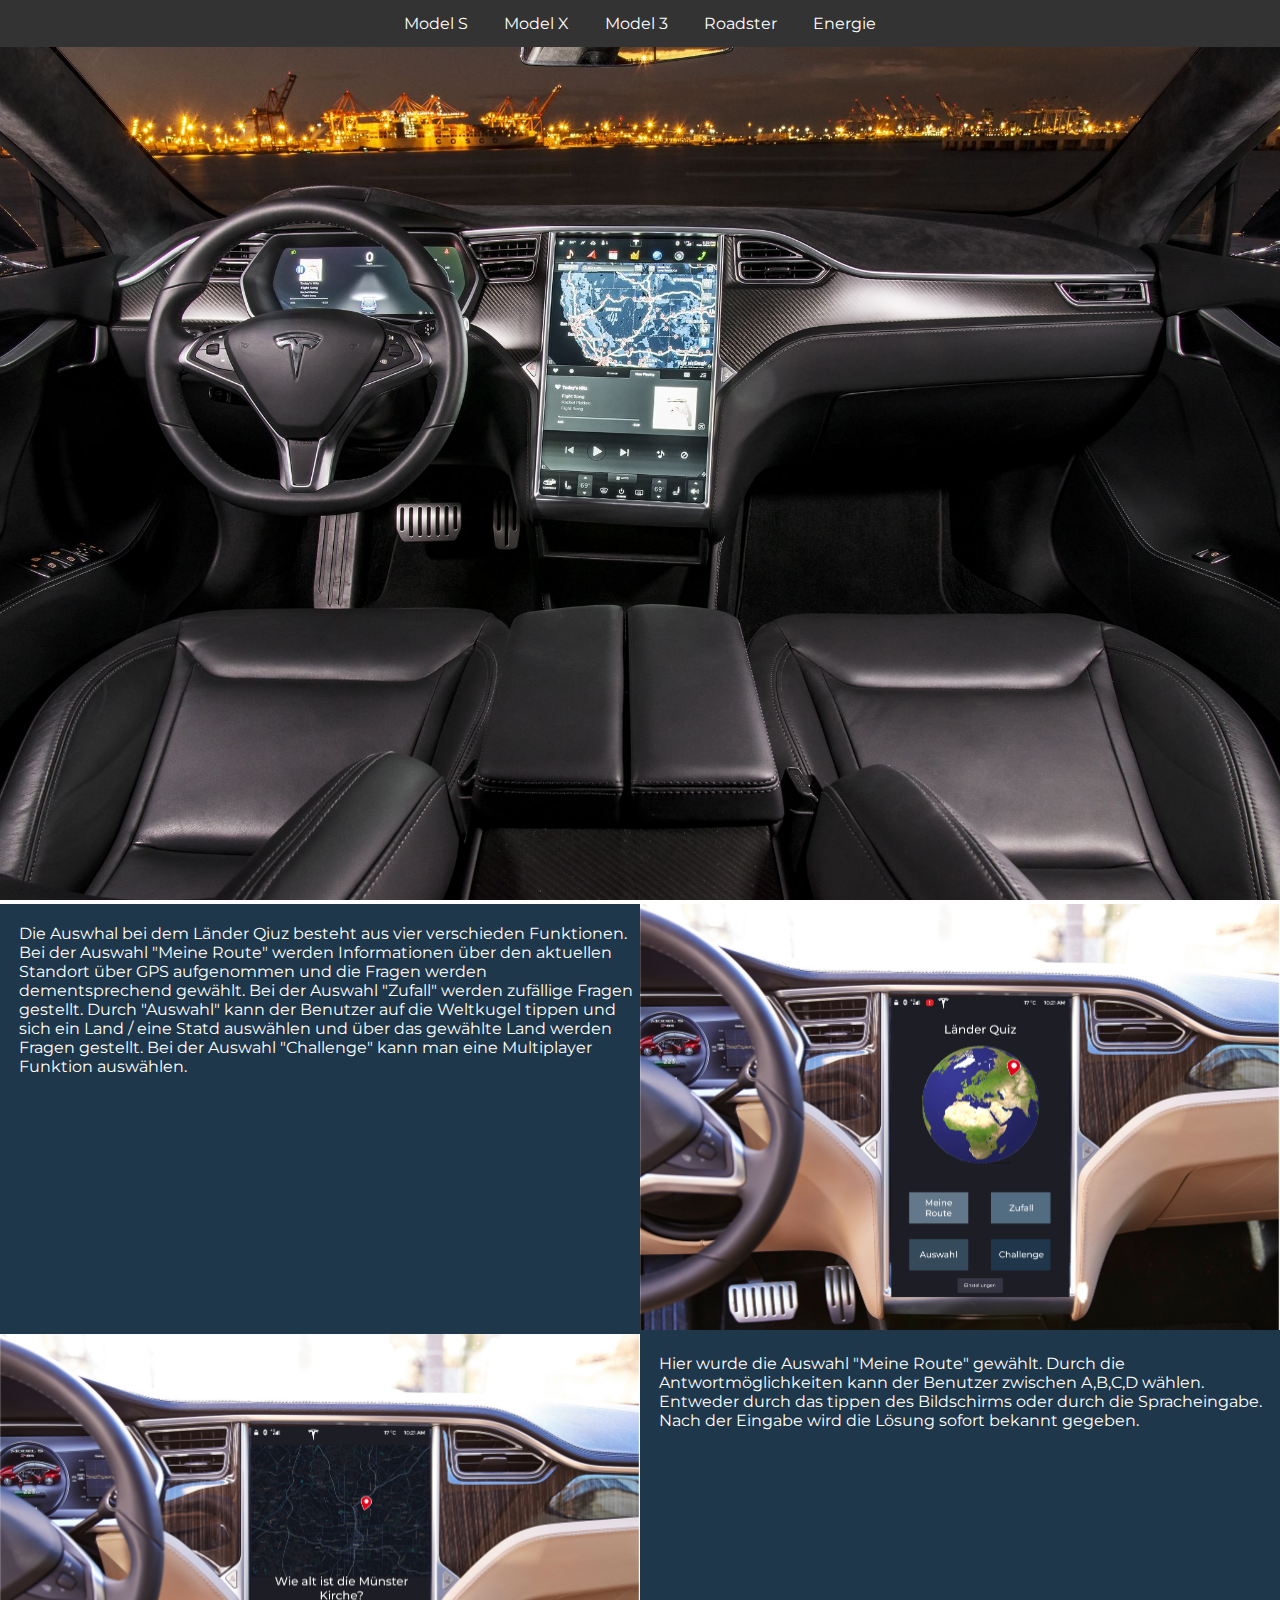
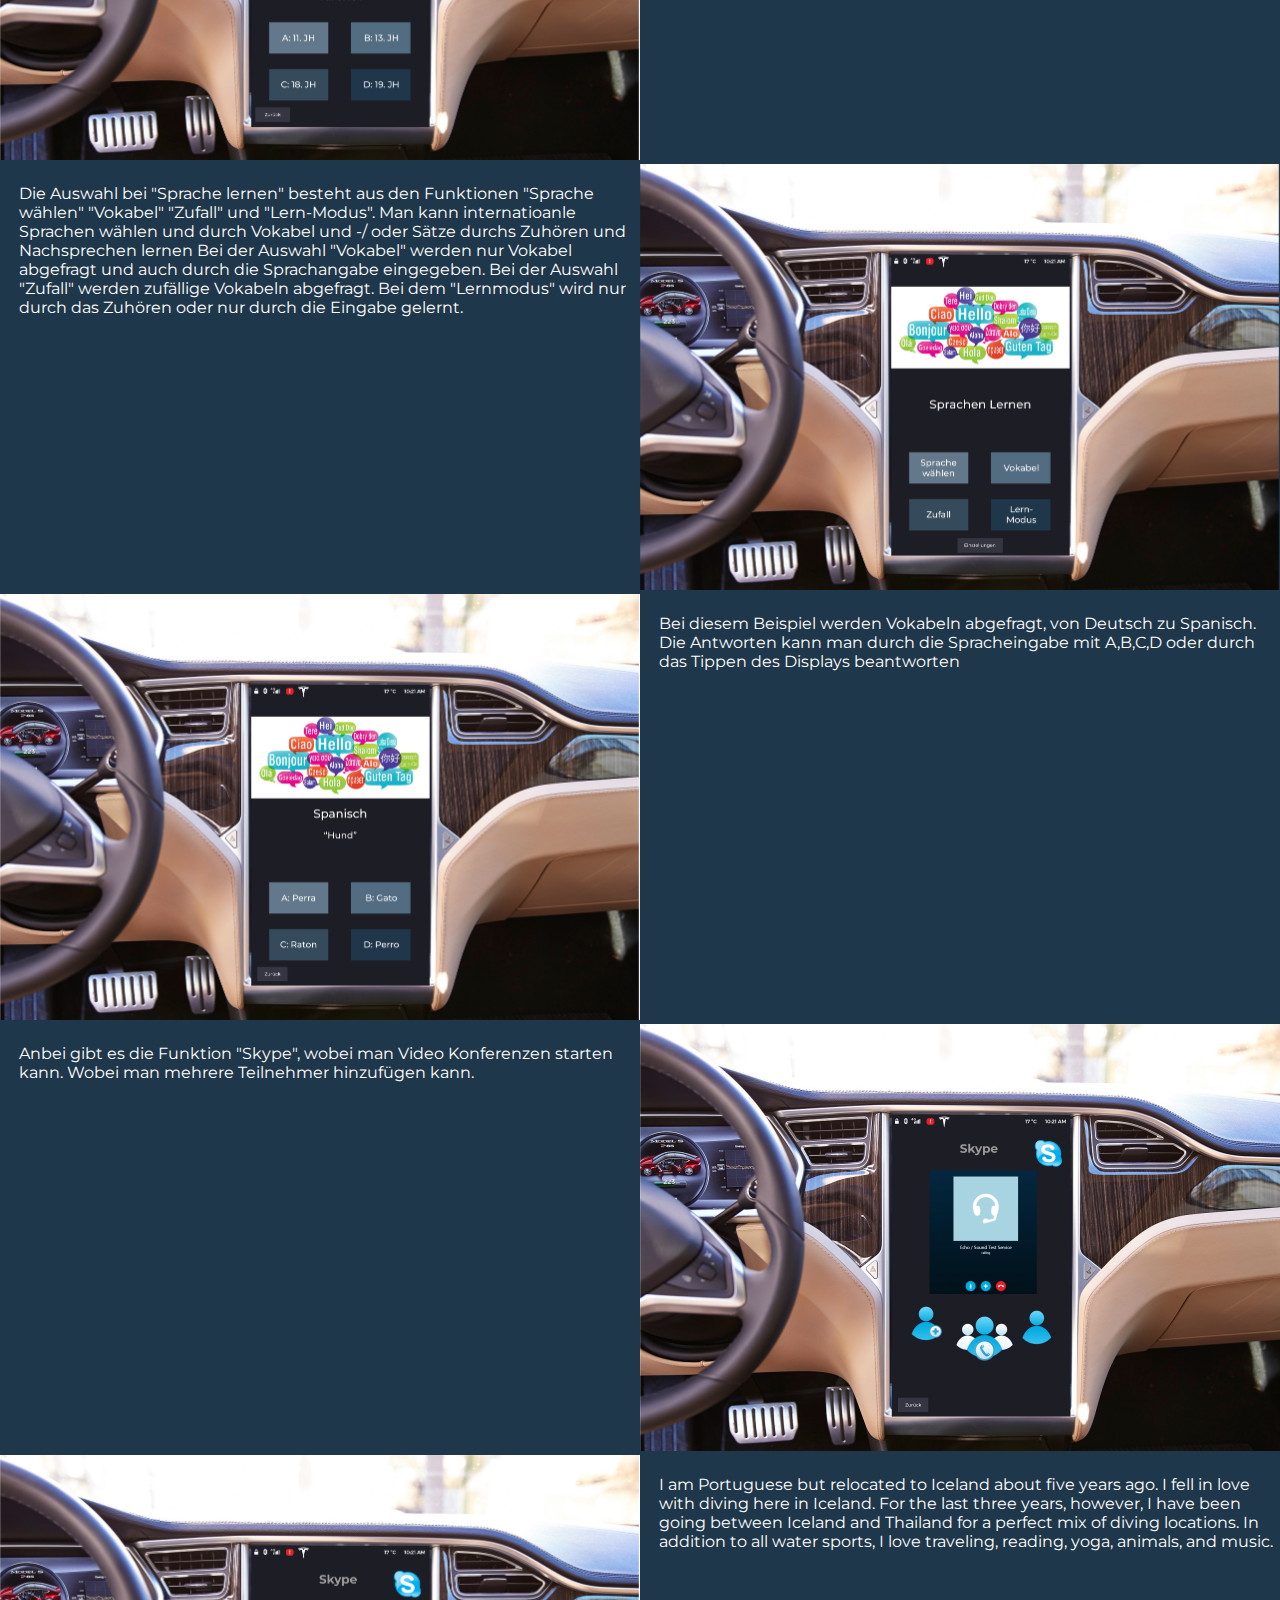
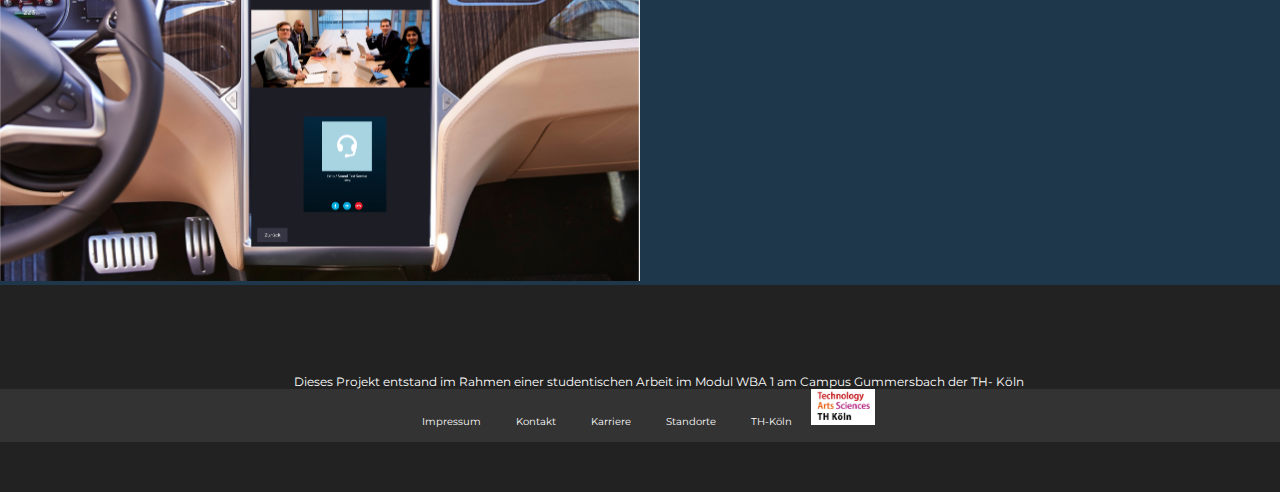
==== index.html @ 7e46fc60 "weitere Beschreibungen" ====
<!DOCTYPE html>
<html>
    <meta charset="utf-8">
    <title>WBA CHALLENGE TESLA</title>
    <link rel="stylesheet" type="text/css" href="style.css" />
    <link href="https://fonts.googleapis.com/css?family=Montserrat" rel="stylesheet">
  <body>
    <header>
        <nav>
            <ul>
                <li><a href="ModelS.html">Model S</a></li>
                <li><a href="ModelX.html">Model X</a></li>
                <li><a href="Model3.html">Model 3</a></li>
                <li><a href="Roadster.html">Roadster</a></li>
                <li><a class="active" href="Energie.html">Energie</a></li>
            </ul>
        </nav>
        <img id="mainpicture" src="images/tesla4.jpg" alt="M3 Interior" width="100%" height="100%">
      </header>

      <div class="row">
          <div class="column">
                  <img src="images/EarthAnimated.jpg" width="100%"/>
          </div>
          <div class="column">
              <p>Die Auswhal bei dem Länder Qiuz besteht aus vier verschieden Funktionen. Bei der Auswahl "Meine Route" werden Informationen über den aktuellen Standort über GPS aufgenommen und die Fragen werden dementsprechend gewählt.
              Bei der Auswahl "Zufall" werden zufällige Fragen gestellt. Durch "Auswahl" kann der Benutzer auf die Weltkugel tippen und sich ein Land / eine Statd auswählen und über das gewählte Land werden Fragen gestellt.
            Bei der Auswahl "Challenge" kann man eine Multiplayer Funktion auswählen.</p>
          </div>
        </div>

        <div class="row">
            <div class="column2">
                  <img src="images/QuizQuestion.jpg" width="100%"/>
            </div>
            <div class="column">
                <p>Hier wurde die Auswahl "Meine Route" gewählt. Durch die Antwortmöglichkeiten kann der Benutzer zwischen A,B,C,D wählen.
                Entweder durch das tippen des Bildschirms oder durch die Spracheingabe. Nach der Eingabe wird die Lösung sofort bekannt gegeben.
              </p>
            </div>
          </div>

          <div class="row">
              <div class="column">
                    <img src="images/LanguageLearningMenu.png" width="100%"/>
              </div>
              <div class="column">
                  <p>Die Auswahl bei "Sprache lernen" besteht aus den Funktionen "Sprache wählen" "Vokabel" "Zufall" und "Lern-Modus".
                  Man kann internatioanle Sprachen wählen und durch Vokabel und -/ oder Sätze durchs Zuhören und Nachsprechen lernen
                Bei der Auswahl "Vokabel" werden nur Vokabel abgefragt und auch durch die Sprachangabe eingegeben.
              Bei der Auswahl "Zufall" werden zufällige Vokabeln abgefragt.
            Bei dem "Lernmodus" wird nur durch das Zuhören oder nur durch die Eingabe gelernt. </p>
              </div>
            </div>

            <div class="row">
                <div class="column2">
                      <img src="images/LanguageLearning.jpg" width="100%"/>
                </div>
                <div class="column">
                    <p>Bei diesem Beispiel werden Vokabeln abgefragt, von Deutsch zu Spanisch. Die Antworten kann man durch die Spracheingabe mit A,B,C,D oder durch das Tippen des Displays beantworten</p>
                </div>
              </div>

              <div class="row">
                  <div class="column">
                        <img src="images/SkypeCalling.jpg" width="100%"/>
                  </div>
                  <div class="column">
                      <p>Anbei gibt es die Funktion "Skype", wobei man Video Konferenzen starten kann. Wobei man mehrere Teilnehmer hinzufügen kann. </p>
                  </div>
                </div>

                <div class="row">
                    <div class="column2">
                          <img src="images/SkypeConference.jpg" width="100%"/>
                    </div>
                    <div class="column">
                        <p>I am Portuguese but relocated to Iceland about five years ago. I fell in love with diving here in Iceland. For the last three years, however, I have been going between Iceland and Thailand for a perfect mix of diving locations. In
                            addition to all water sports, I love traveling, reading, yoga, animals, and music.</p>
                    </div>
                  </div>
    <footer>
      <div class="wrapper">
        <center> <p class="FooterSize">Dieses Projekt entstand im Rahmen einer studentischen Arbeit im Modul WBA 1 am Campus Gummersbach der TH- Köln</p></center>
      <nav>
        <ul class="FooterClass">
            <li> <a href="https://www.tesla.com/de_DE/impressum">Impressum</a></li>
            <li> <a href="https://www.tesla.com/de_DE/contact">Kontakt</a></li>
            <li> <a href="https://www.tesla.com/de_DE/careers">Karriere</a></li>
            <li> <a href="https://www.tesla.com/de_DE/findus/list">Standorte</a></li>
            <li> <a href="https://www.th-koeln.de/">TH-Köln </a></li>
            <img class="ThKoelnPic" src="images/Th-Köln.jpg" width="5%" height="5%">
        </ul>
    </nav>
</div>
</footer>
</body>
</html>
---- style.css ----
ul {
    list-style-type: none;
    text-align: center;
    margin: 0;
    padding: 0;
    overflow: hidden;
    background-color: #333;
}

.row{
    background-color: #1F374A;
}

.column {
    float: right;
    width: 50%;
}

.column2 {
    float: left;
    width: 50%;
}

/* Clear floats after the columns */
.row:after {
    content: "";
    display: table;
    clear: both;
}

p {
    font-family: 'Montserrat', Medium;
    color: white;
    margin-top: 3%;
    margin-left: 3%;
}

li {
    display: inline-block;
}

li a {
    font-family: 'Montserrat', Medium;
    display: inline-block;
    color: white;
    padding: 14px 16px;
    text-decoration: none;
}

a:hover{
    transition : all 0.5s ease-out;
    color      : rgb(161, 157, 157);
}

* {
    margin-left: 0;
    margin-right: 0;
    margin-top: 0;
    margin-bottom: 0;
}


footer {
    width:100%;
    background-color: #222;
    padding: 50px 0px;
    color: white;
    font-size: 12px;
    float: left;
}

.FooterSize{
    font-size: 12px;
}

.FooterClass a{
    font-size: 10px;
}

.ThKoelnPic{
    margin-top: 0%;
}
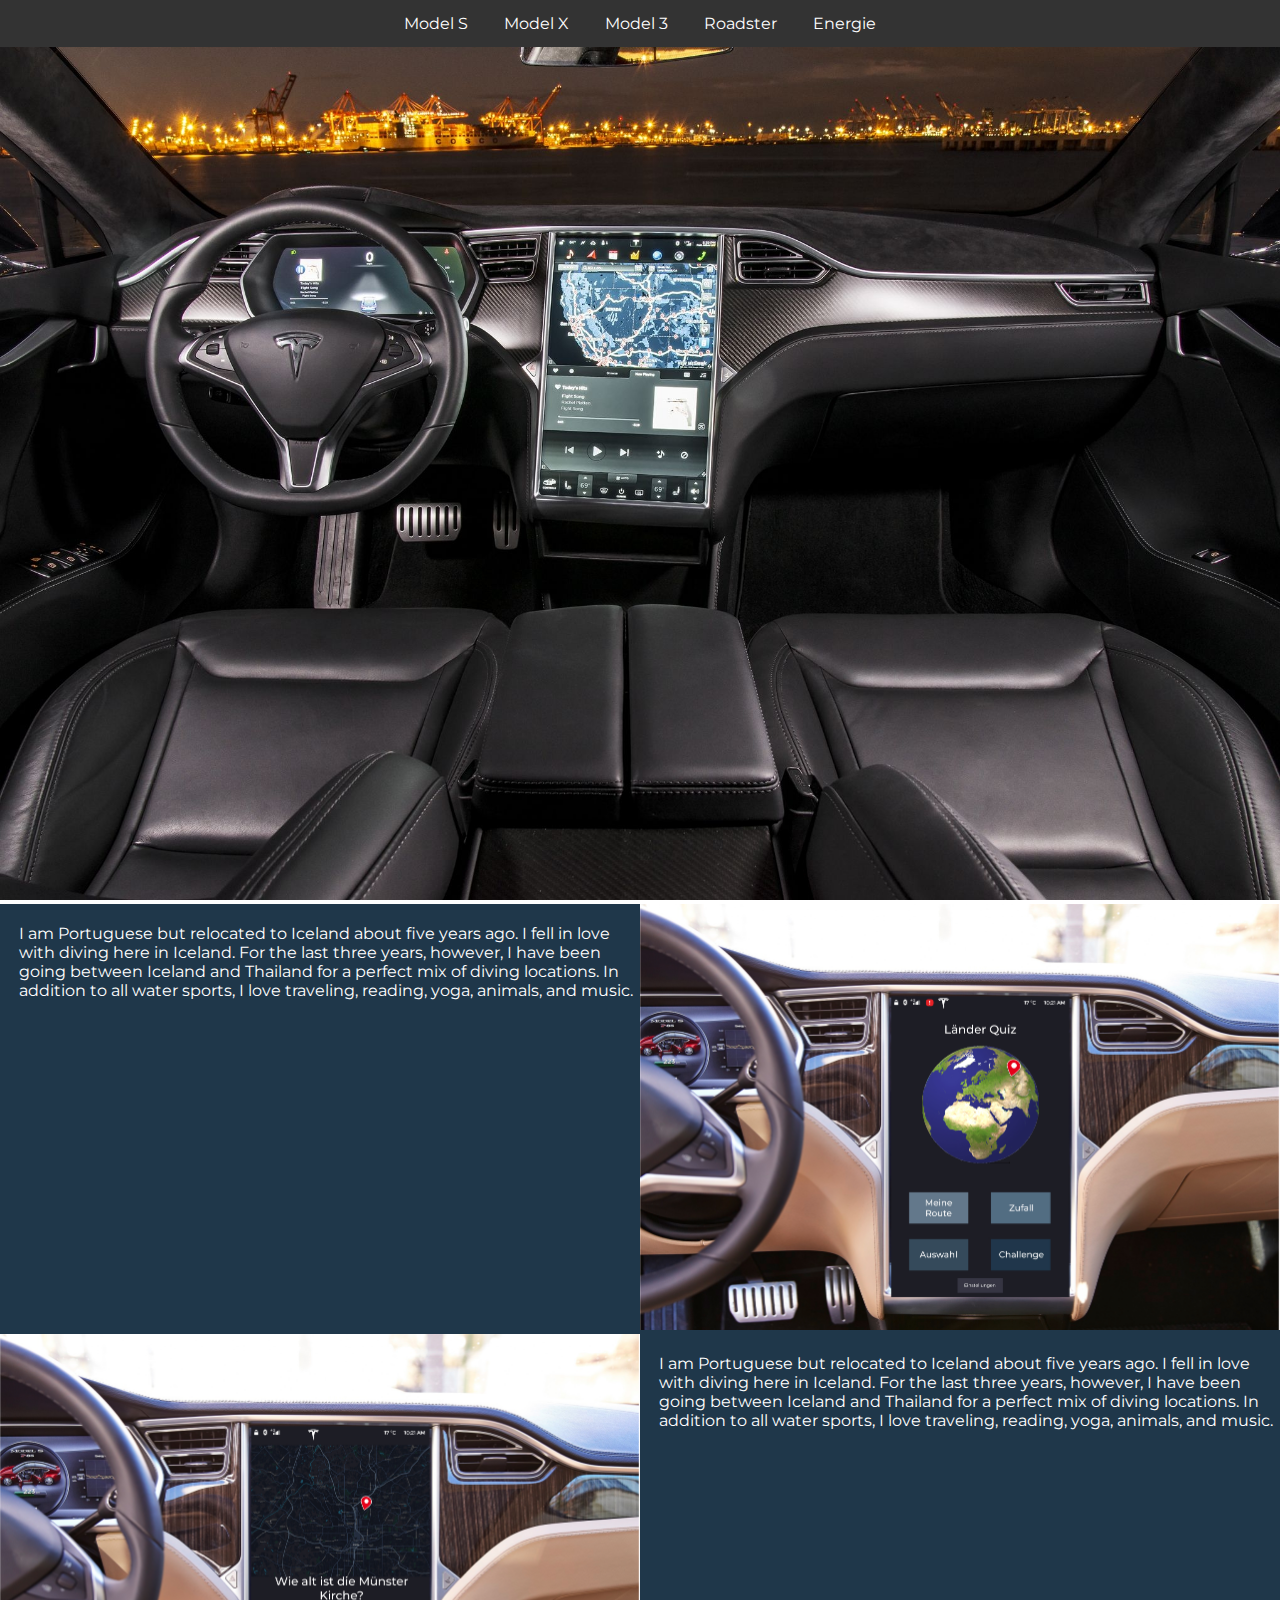
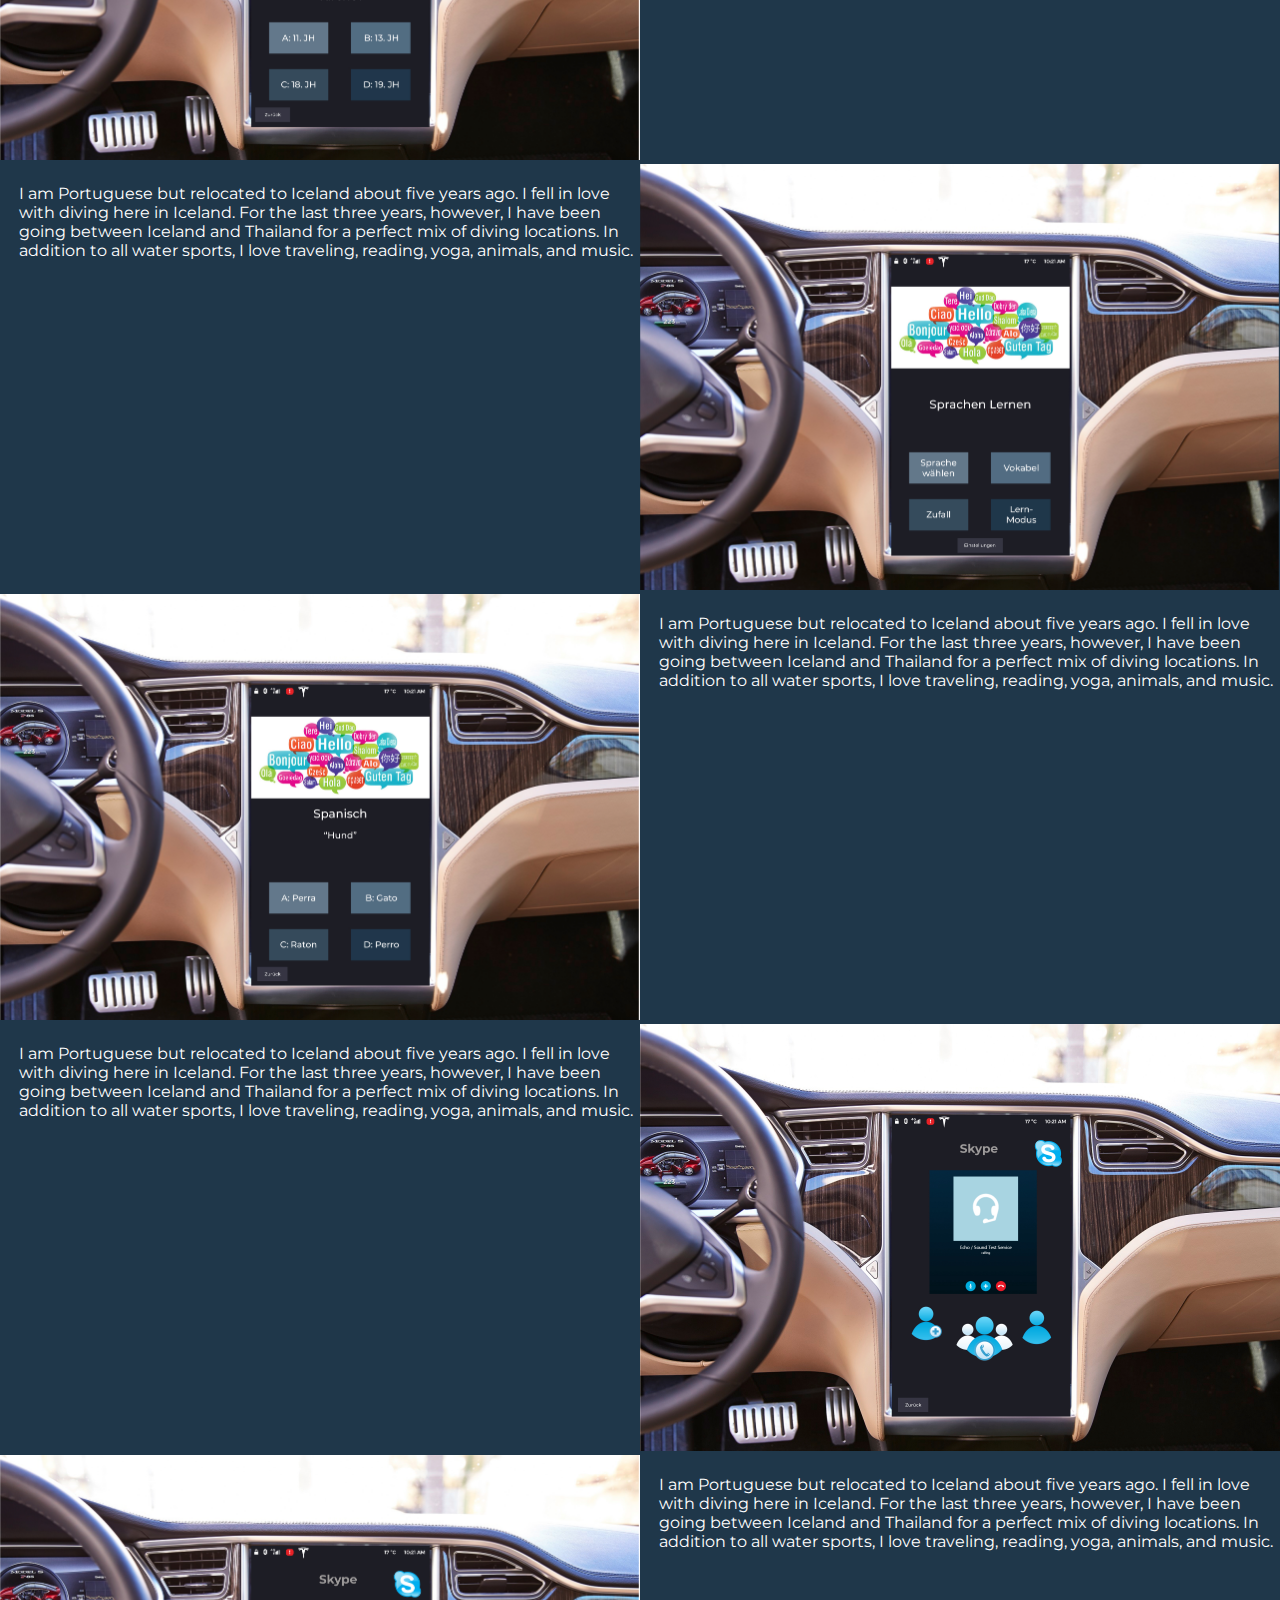
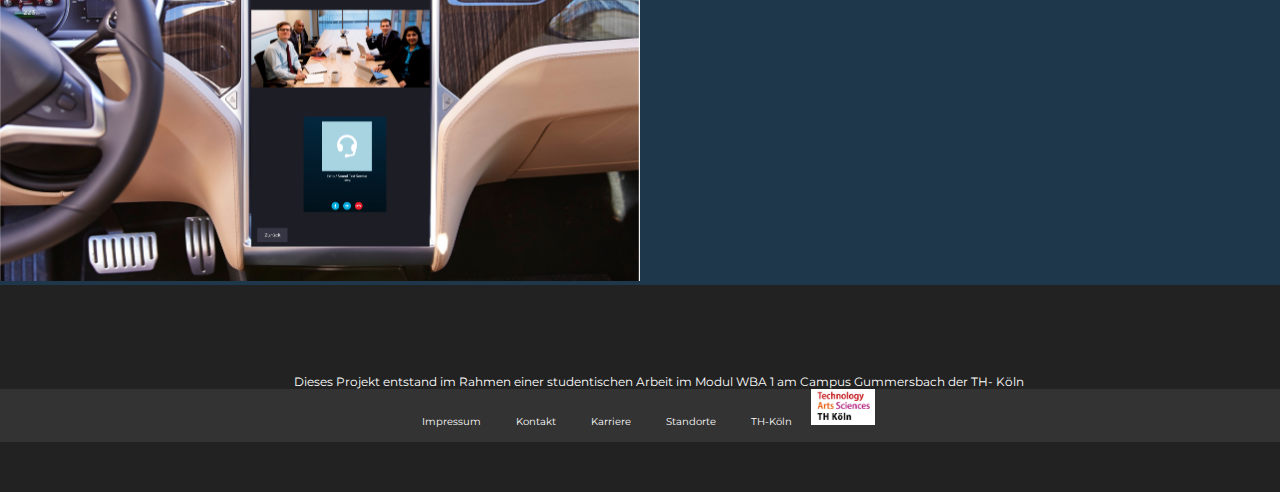
==== commit e0a18215: "Logo eingefügt" ====
--- a/index.html
+++ b/index.html
@@ -3,7 +3,7 @@
     <meta charset="utf-8">
     <title>WBA CHALLENGE TESLA</title>
     <link rel="stylesheet" type="text/css" href="style.css" />
-    <link href="https://fonts.googleapis.com/css?family=Montserrat" rel="stylesheet">
+    <link href="https://fonts.googleapis.com/css?family=Montserrat" rel="stylesheet">    
   <body>
     <header>
         <nav>
@@ -23,9 +23,8 @@
                   <img src="images/EarthAnimated.jpg" width="100%"/>
           </div>
           <div class="column">
-              <p>Die Auswhal bei dem Länder Qiuz besteht aus vier verschieden Funktionen. Bei der Auswahl "Meine Route" werden Informationen über den aktuellen Standort über GPS aufgenommen und die Fragen werden dementsprechend gewählt.
-              Bei der Auswahl "Zufall" werden zufällige Fragen gestellt. Durch "Auswahl" kann der Benutzer auf die Weltkugel tippen und sich ein Land / eine Statd auswählen und über das gewählte Land werden Fragen gestellt.
-            Bei der Auswahl "Challenge" kann man eine Multiplayer Funktion auswählen.</p>
+              <p>I am Portuguese but relocated to Iceland about five years ago. I fell in love with diving here in Iceland. For the last three years, however, I have been going between Iceland and Thailand for a perfect mix of diving locations. In
+                  addition to all water sports, I love traveling, reading, yoga, animals, and music.</p>
           </div>
         </div>
 
@@ -34,9 +33,8 @@
                   <img src="images/QuizQuestion.jpg" width="100%"/>
             </div>
             <div class="column">
-                <p>Hier wurde die Auswahl "Meine Route" gewählt. Durch die Antwortmöglichkeiten kann der Benutzer zwischen A,B,C,D wählen.
-                Entweder durch das tippen des Bildschirms oder durch die Spracheingabe. Nach der Eingabe wird die Lösung sofort bekannt gegeben.
-              </p>
+                <p>I am Portuguese but relocated to Iceland about five years ago. I fell in love with diving here in Iceland. For the last three years, however, I have been going between Iceland and Thailand for a perfect mix of diving locations. In
+                    addition to all water sports, I love traveling, reading, yoga, animals, and music.</p>
             </div>
           </div>
 
@@ -45,11 +43,8 @@
                     <img src="images/LanguageLearningMenu.png" width="100%"/>
               </div>
               <div class="column">
-                  <p>Die Auswahl bei "Sprache lernen" besteht aus den Funktionen "Sprache wählen" "Vokabel" "Zufall" und "Lern-Modus".
-                  Man kann internatioanle Sprachen wählen und durch Vokabel und -/ oder Sätze durchs Zuhören und Nachsprechen lernen
-                Bei der Auswahl "Vokabel" werden nur Vokabel abgefragt und auch durch die Sprachangabe eingegeben.
-              Bei der Auswahl "Zufall" werden zufällige Vokabeln abgefragt.
-            Bei dem "Lernmodus" wird nur durch das Zuhören oder nur durch die Eingabe gelernt. </p>
+                  <p>I am Portuguese but relocated to Iceland about five years ago. I fell in love with diving here in Iceland. For the last three years, however, I have been going between Iceland and Thailand for a perfect mix of diving locations. In
+                      addition to all water sports, I love traveling, reading, yoga, animals, and music.</p>
               </div>
             </div>
 
@@ -58,7 +53,8 @@
                       <img src="images/LanguageLearning.jpg" width="100%"/>
                 </div>
                 <div class="column">
-                    <p>Bei diesem Beispiel werden Vokabeln abgefragt, von Deutsch zu Spanisch. Die Antworten kann man durch die Spracheingabe mit A,B,C,D oder durch das Tippen des Displays beantworten</p>
+                    <p>I am Portuguese but relocated to Iceland about five years ago. I fell in love with diving here in Iceland. For the last three years, however, I have been going between Iceland and Thailand for a perfect mix of diving locations. In
+                        addition to all water sports, I love traveling, reading, yoga, animals, and music.</p>
                 </div>
               </div>
 
@@ -67,7 +63,8 @@
                         <img src="images/SkypeCalling.jpg" width="100%"/>
                   </div>
                   <div class="column">
-                      <p>Anbei gibt es die Funktion "Skype", wobei man Video Konferenzen starten kann. Wobei man mehrere Teilnehmer hinzufügen kann. </p>
+                      <p>I am Portuguese but relocated to Iceland about five years ago. I fell in love with diving here in Iceland. For the last three years, however, I have been going between Iceland and Thailand for a perfect mix of diving locations. In
+                          addition to all water sports, I love traveling, reading, yoga, animals, and music.</p>
                   </div>
                 </div>
 
@@ -83,7 +80,7 @@
     <footer>
       <div class="wrapper">
         <center> <p class="FooterSize">Dieses Projekt entstand im Rahmen einer studentischen Arbeit im Modul WBA 1 am Campus Gummersbach der TH- Köln</p></center>
-      <nav>
+      <nav> 
         <ul class="FooterClass">
             <li> <a href="https://www.tesla.com/de_DE/impressum">Impressum</a></li>
             <li> <a href="https://www.tesla.com/de_DE/contact">Kontakt</a></li>
@@ -96,4 +93,4 @@
 </div>
 </footer>
 </body>
-</html>
+</html>--- a/style.css
+++ b/style.css
@@ -47,9 +47,8 @@
     text-decoration: none;
 }
 
-a:hover{
-    transition : all 0.5s ease-out;
-    color      : rgb(161, 157, 157);
+li a:hover {
+    background-color: #111;
 }
 
 * {
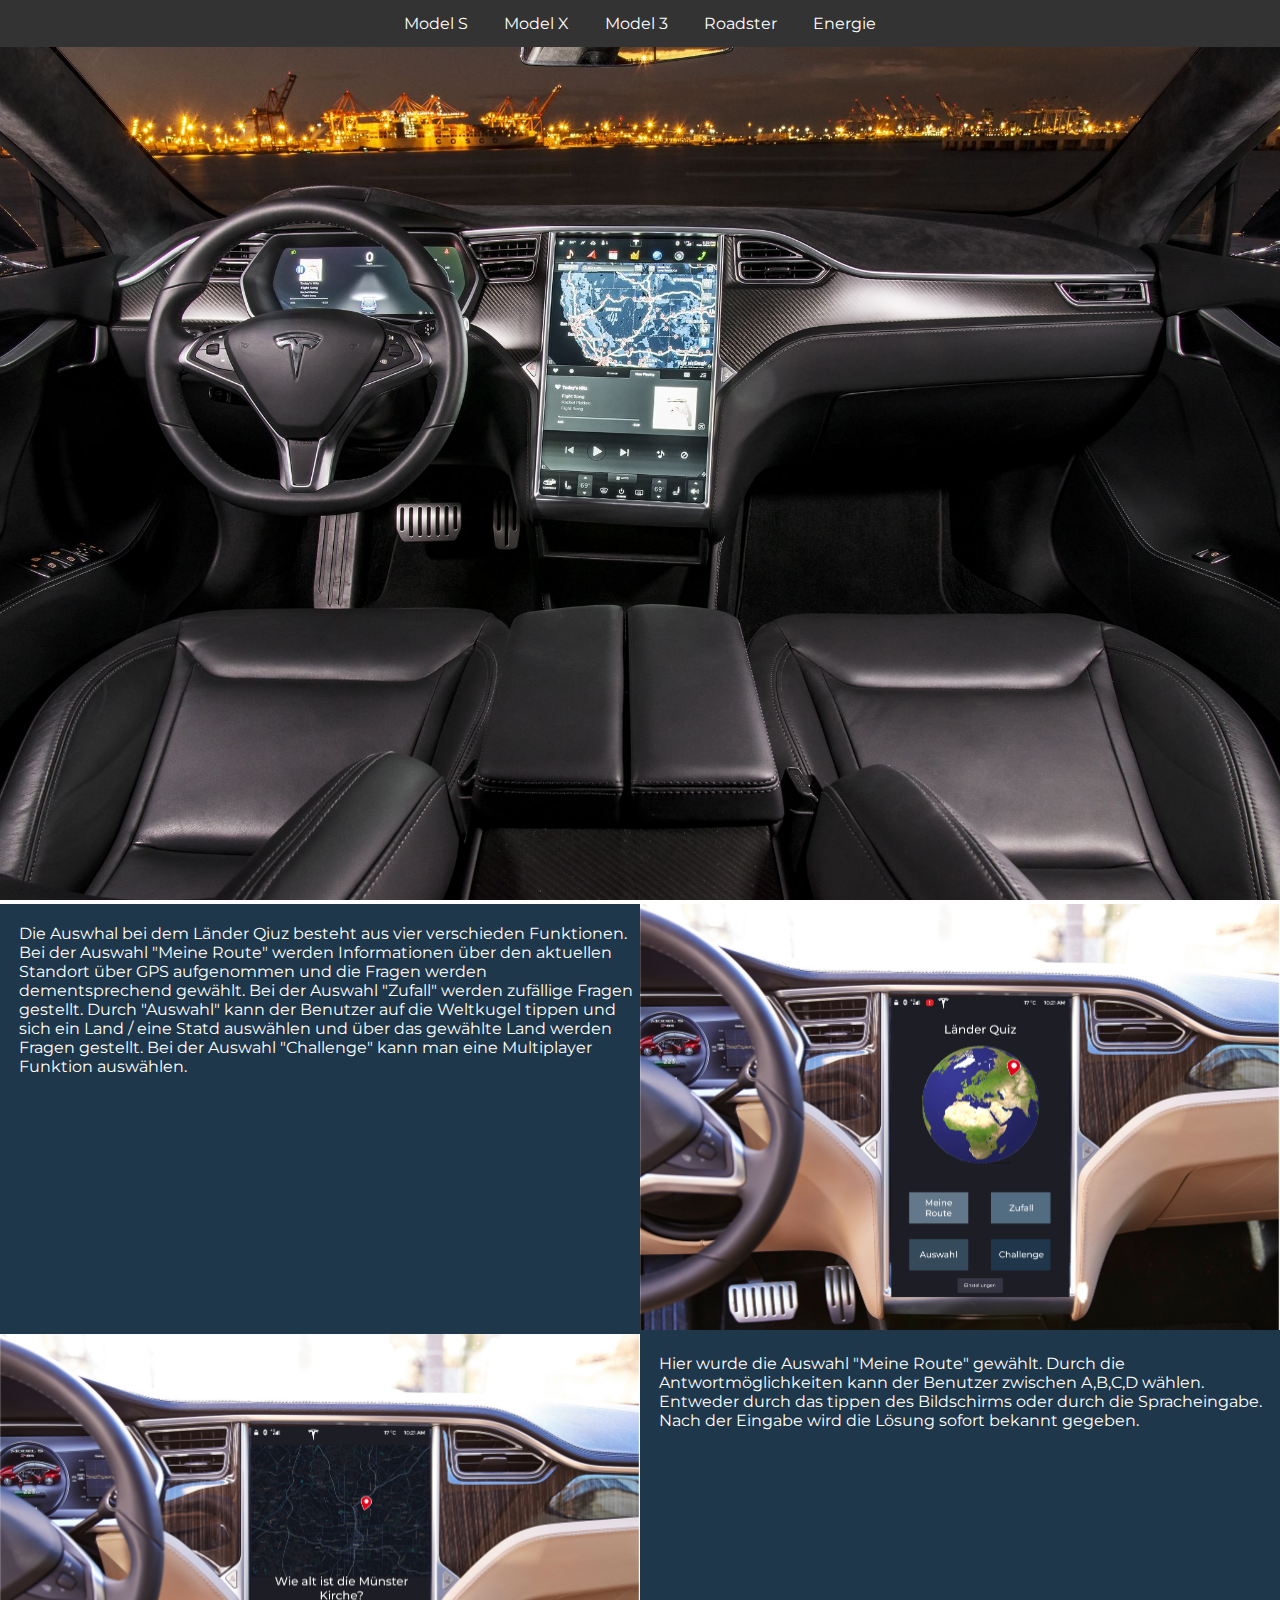
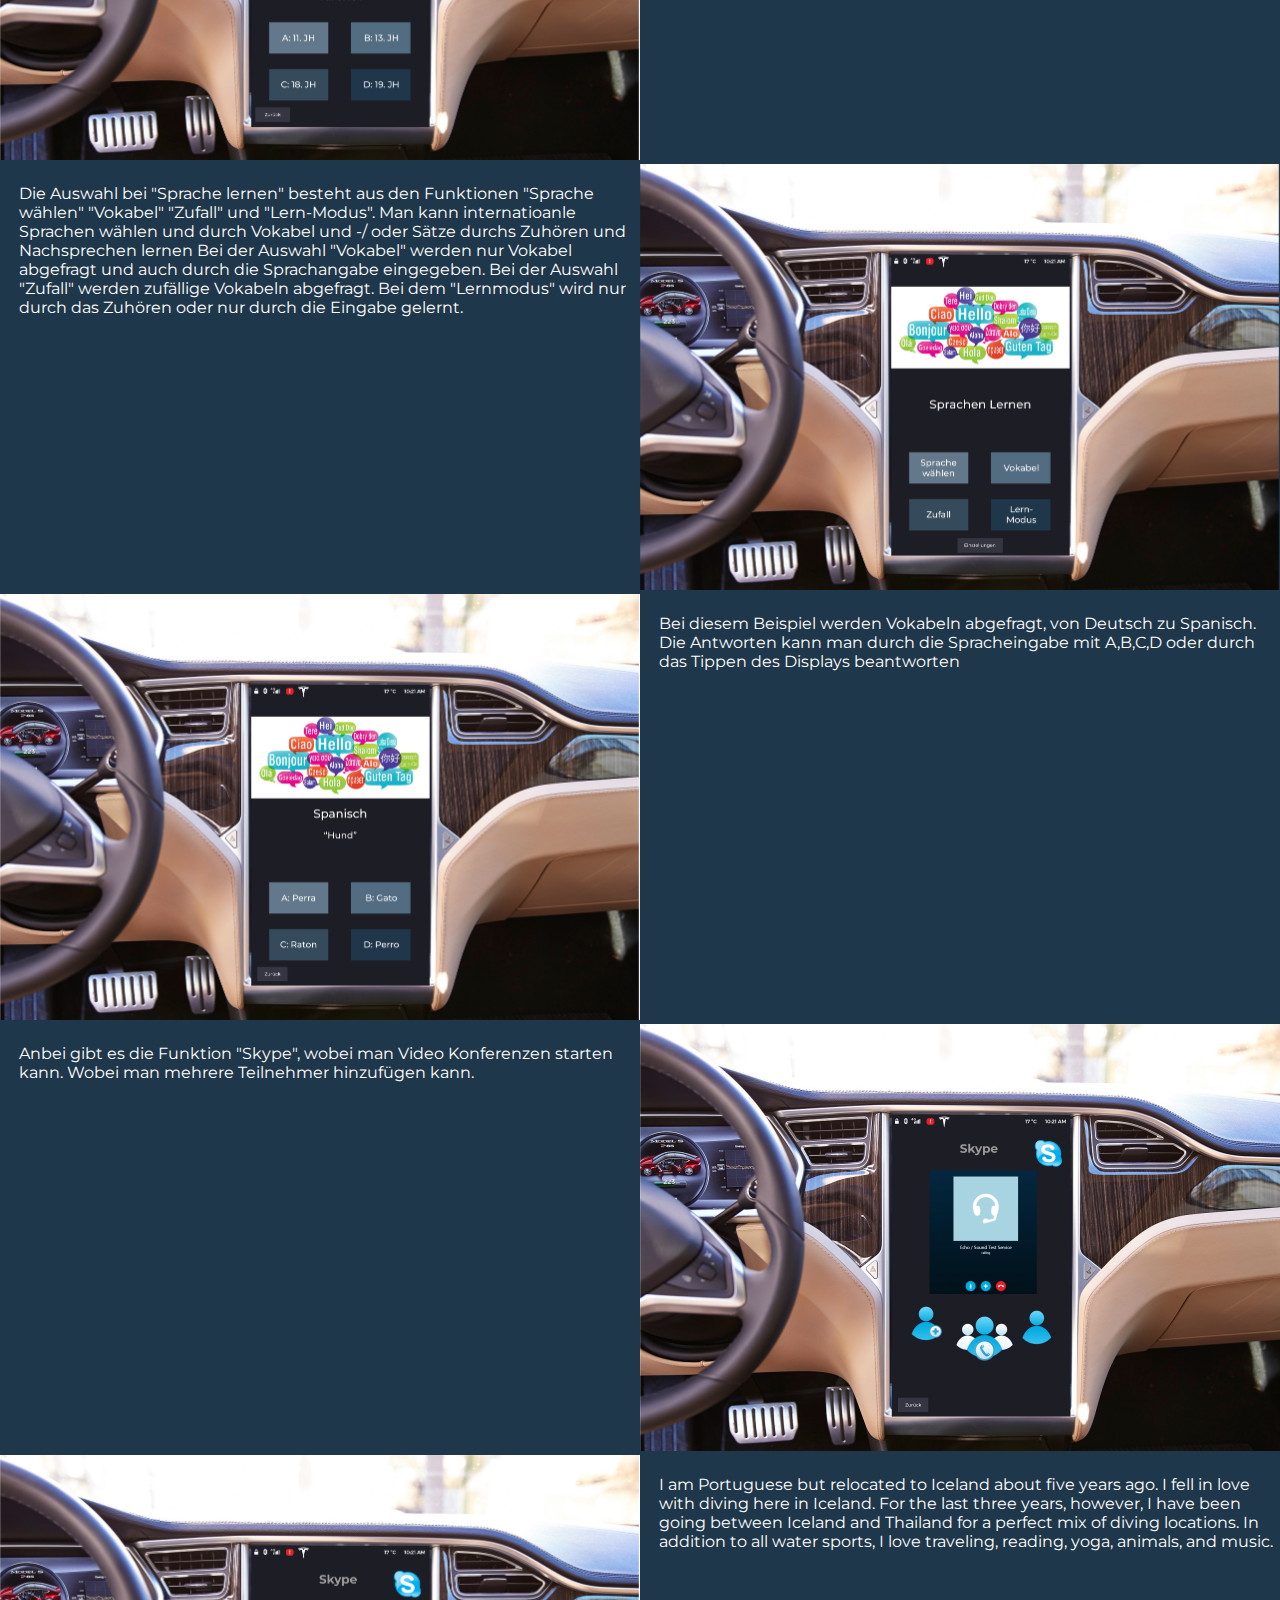
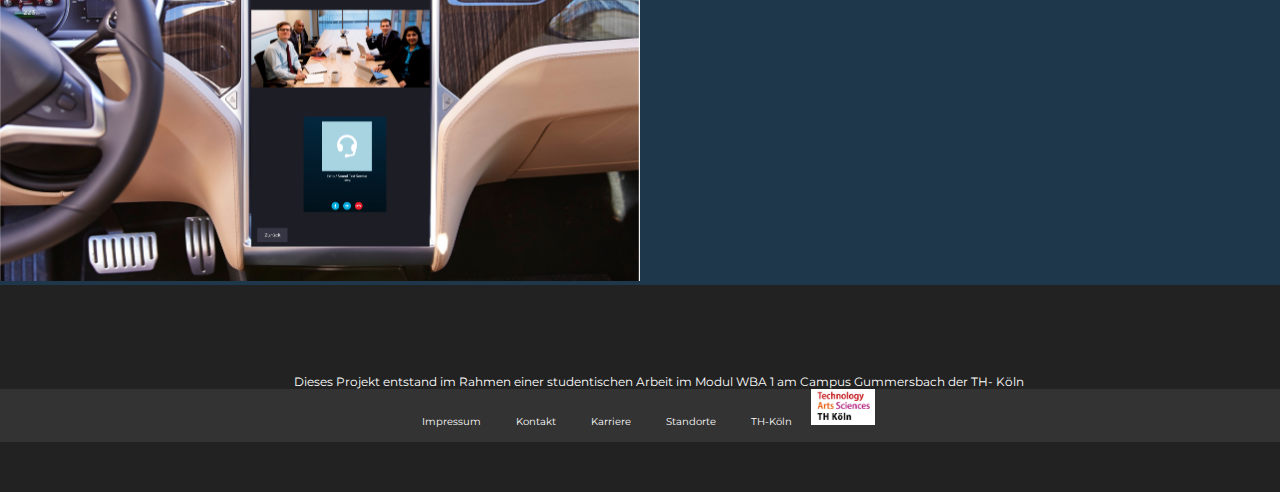
==== commit fb7e410c: "prototyp" ====
--- a/index.html
+++ b/index.html
@@ -3,16 +3,17 @@
     <meta charset="utf-8">
     <title>WBA CHALLENGE TESLA</title>
     <link rel="stylesheet" type="text/css" href="style.css" />
-    <link href="https://fonts.googleapis.com/css?family=Montserrat" rel="stylesheet">    
+    <link rel="stylesheet" type="text/javascript" href="skript.min.js" />
+    <link href="https://fonts.googleapis.com/css?family=Montserrat" rel="stylesheet">
   <body>
     <header>
         <nav>
-            <ul>
+            <ul a class="item">
                 <li><a href="ModelS.html">Model S</a></li>
                 <li><a href="ModelX.html">Model X</a></li>
                 <li><a href="Model3.html">Model 3</a></li>
                 <li><a href="Roadster.html">Roadster</a></li>
-                <li><a class="active" href="Energie.html">Energie</a></li>
+                <li><a href="Energie.html">Energie</a></li>
             </ul>
         </nav>
         <img id="mainpicture" src="images/tesla4.jpg" alt="M3 Interior" width="100%" height="100%">
@@ -23,8 +24,9 @@
                   <img src="images/EarthAnimated.jpg" width="100%"/>
           </div>
           <div class="column">
-              <p>I am Portuguese but relocated to Iceland about five years ago. I fell in love with diving here in Iceland. For the last three years, however, I have been going between Iceland and Thailand for a perfect mix of diving locations. In
-                  addition to all water sports, I love traveling, reading, yoga, animals, and music.</p>
+              <p>Die Auswhal bei dem Länder Qiuz besteht aus vier verschieden Funktionen. Bei der Auswahl "Meine Route" werden Informationen über den aktuellen Standort über GPS aufgenommen und die Fragen werden dementsprechend gewählt.
+              Bei der Auswahl "Zufall" werden zufällige Fragen gestellt. Durch "Auswahl" kann der Benutzer auf die Weltkugel tippen und sich ein Land / eine Statd auswählen und über das gewählte Land werden Fragen gestellt.
+            Bei der Auswahl "Challenge" kann man eine Multiplayer Funktion auswählen.</p>
           </div>
         </div>
 
@@ -33,8 +35,9 @@
                   <img src="images/QuizQuestion.jpg" width="100%"/>
             </div>
             <div class="column">
-                <p>I am Portuguese but relocated to Iceland about five years ago. I fell in love with diving here in Iceland. For the last three years, however, I have been going between Iceland and Thailand for a perfect mix of diving locations. In
-                    addition to all water sports, I love traveling, reading, yoga, animals, and music.</p>
+                <p>Hier wurde die Auswahl "Meine Route" gewählt. Durch die Antwortmöglichkeiten kann der Benutzer zwischen A,B,C,D wählen.
+                Entweder durch das tippen des Bildschirms oder durch die Spracheingabe. Nach der Eingabe wird die Lösung sofort bekannt gegeben.
+              </p>
             </div>
           </div>
 
@@ -43,8 +46,11 @@
                     <img src="images/LanguageLearningMenu.png" width="100%"/>
               </div>
               <div class="column">
-                  <p>I am Portuguese but relocated to Iceland about five years ago. I fell in love with diving here in Iceland. For the last three years, however, I have been going between Iceland and Thailand for a perfect mix of diving locations. In
-                      addition to all water sports, I love traveling, reading, yoga, animals, and music.</p>
+                  <p>Die Auswahl bei "Sprache lernen" besteht aus den Funktionen "Sprache wählen" "Vokabel" "Zufall" und "Lern-Modus".
+                  Man kann internatioanle Sprachen wählen und durch Vokabel und -/ oder Sätze durchs Zuhören und Nachsprechen lernen
+                Bei der Auswahl "Vokabel" werden nur Vokabel abgefragt und auch durch die Sprachangabe eingegeben.
+              Bei der Auswahl "Zufall" werden zufällige Vokabeln abgefragt.
+            Bei dem "Lernmodus" wird nur durch das Zuhören oder nur durch die Eingabe gelernt. </p>
               </div>
             </div>
 
@@ -53,8 +59,7 @@
                       <img src="images/LanguageLearning.jpg" width="100%"/>
                 </div>
                 <div class="column">
-                    <p>I am Portuguese but relocated to Iceland about five years ago. I fell in love with diving here in Iceland. For the last three years, however, I have been going between Iceland and Thailand for a perfect mix of diving locations. In
-                        addition to all water sports, I love traveling, reading, yoga, animals, and music.</p>
+                    <p>Bei diesem Beispiel werden Vokabeln abgefragt, von Deutsch zu Spanisch. Die Antworten kann man durch die Spracheingabe mit A,B,C,D oder durch das Tippen des Displays beantworten</p>
                 </div>
               </div>
 
@@ -63,8 +68,7 @@
                         <img src="images/SkypeCalling.jpg" width="100%"/>
                   </div>
                   <div class="column">
-                      <p>I am Portuguese but relocated to Iceland about five years ago. I fell in love with diving here in Iceland. For the last three years, however, I have been going between Iceland and Thailand for a perfect mix of diving locations. In
-                          addition to all water sports, I love traveling, reading, yoga, animals, and music.</p>
+                      <p>Anbei gibt es die Funktion "Skype", wobei man Video Konferenzen starten kann. Wobei man mehrere Teilnehmer hinzufügen kann. </p>
                   </div>
                 </div>
 
@@ -80,7 +84,7 @@
     <footer>
       <div class="wrapper">
         <center> <p class="FooterSize">Dieses Projekt entstand im Rahmen einer studentischen Arbeit im Modul WBA 1 am Campus Gummersbach der TH- Köln</p></center>
-      <nav> 
+      <nav>
         <ul class="FooterClass">
             <li> <a href="https://www.tesla.com/de_DE/impressum">Impressum</a></li>
             <li> <a href="https://www.tesla.com/de_DE/contact">Kontakt</a></li>
@@ -93,4 +97,4 @@
 </div>
 </footer>
 </body>
-</html>+</html>
--- a/style.css
+++ b/style.css
@@ -47,8 +47,9 @@
     text-decoration: none;
 }
 
-li a:hover {
-    background-color: #111;
+a:hover{
+    transition : all 0.5s ease-out;
+    color      : rgb(161, 157, 157);
 }
 
 * {
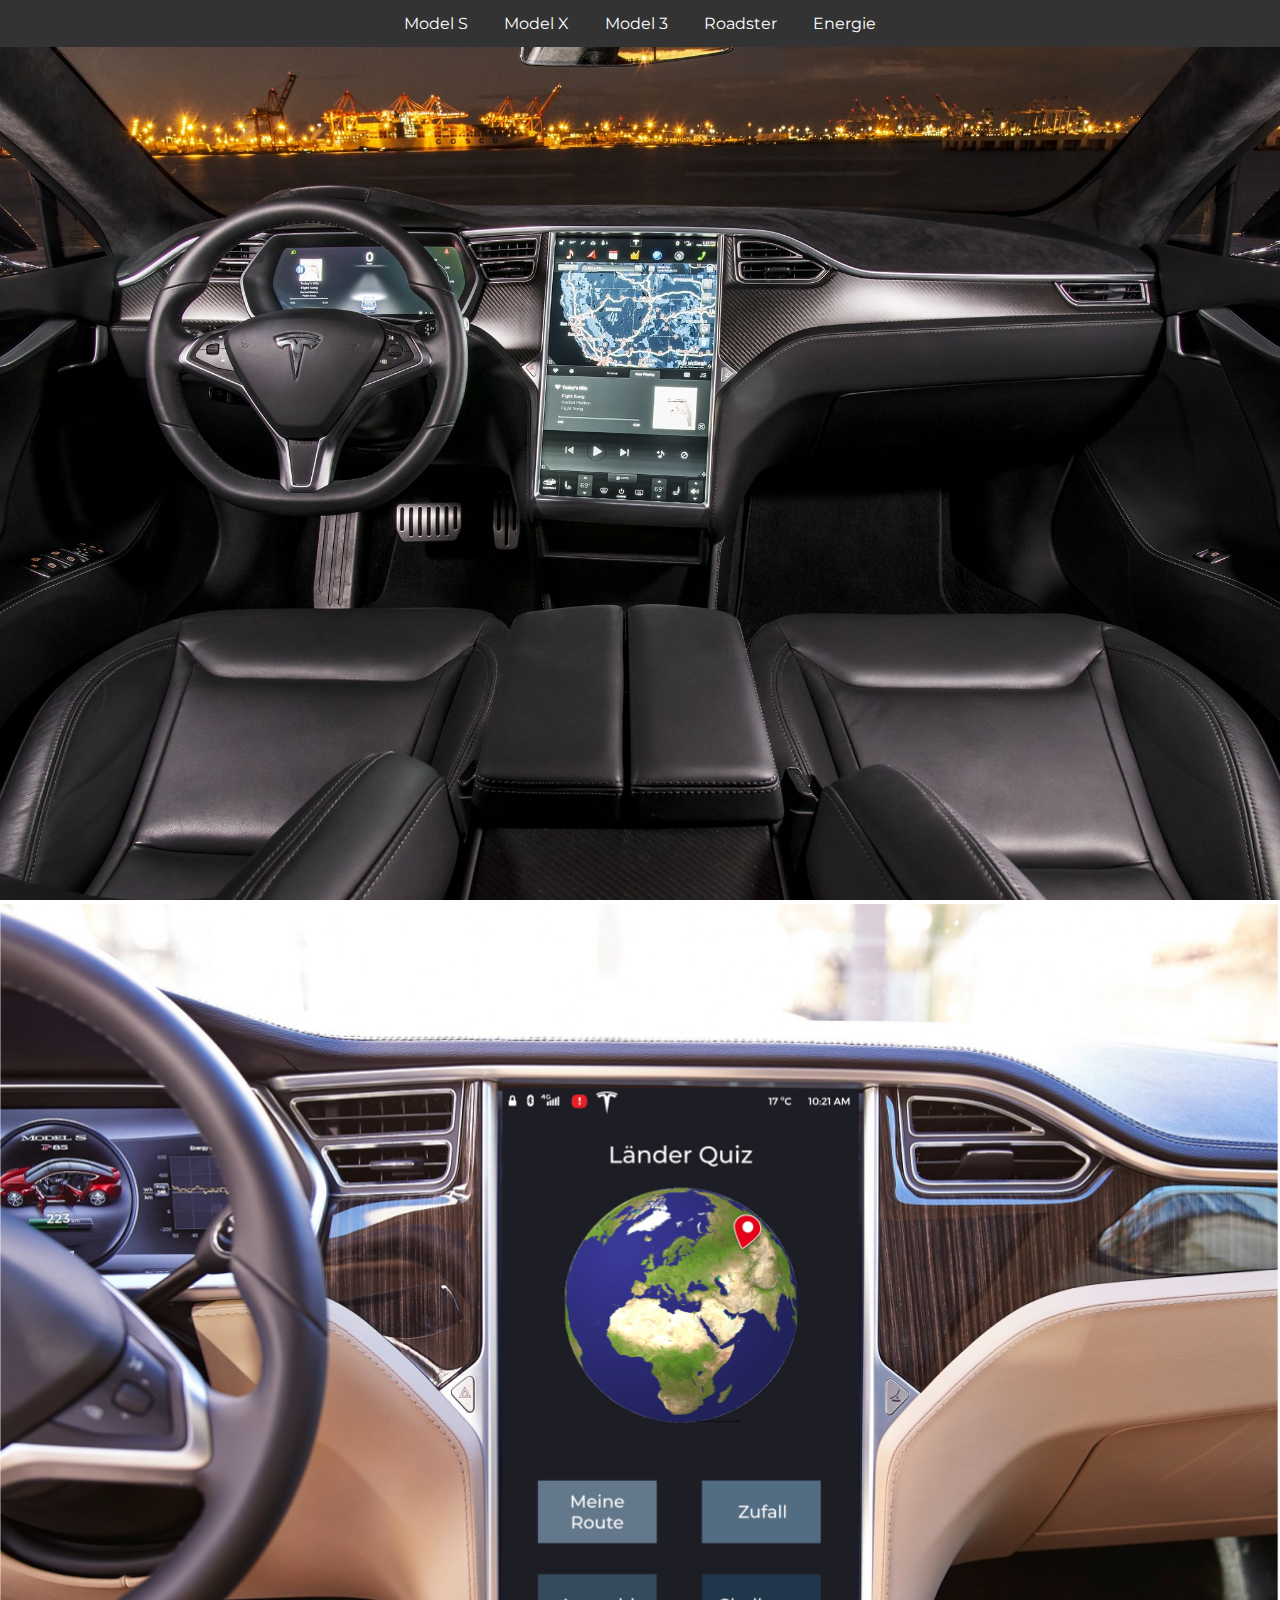
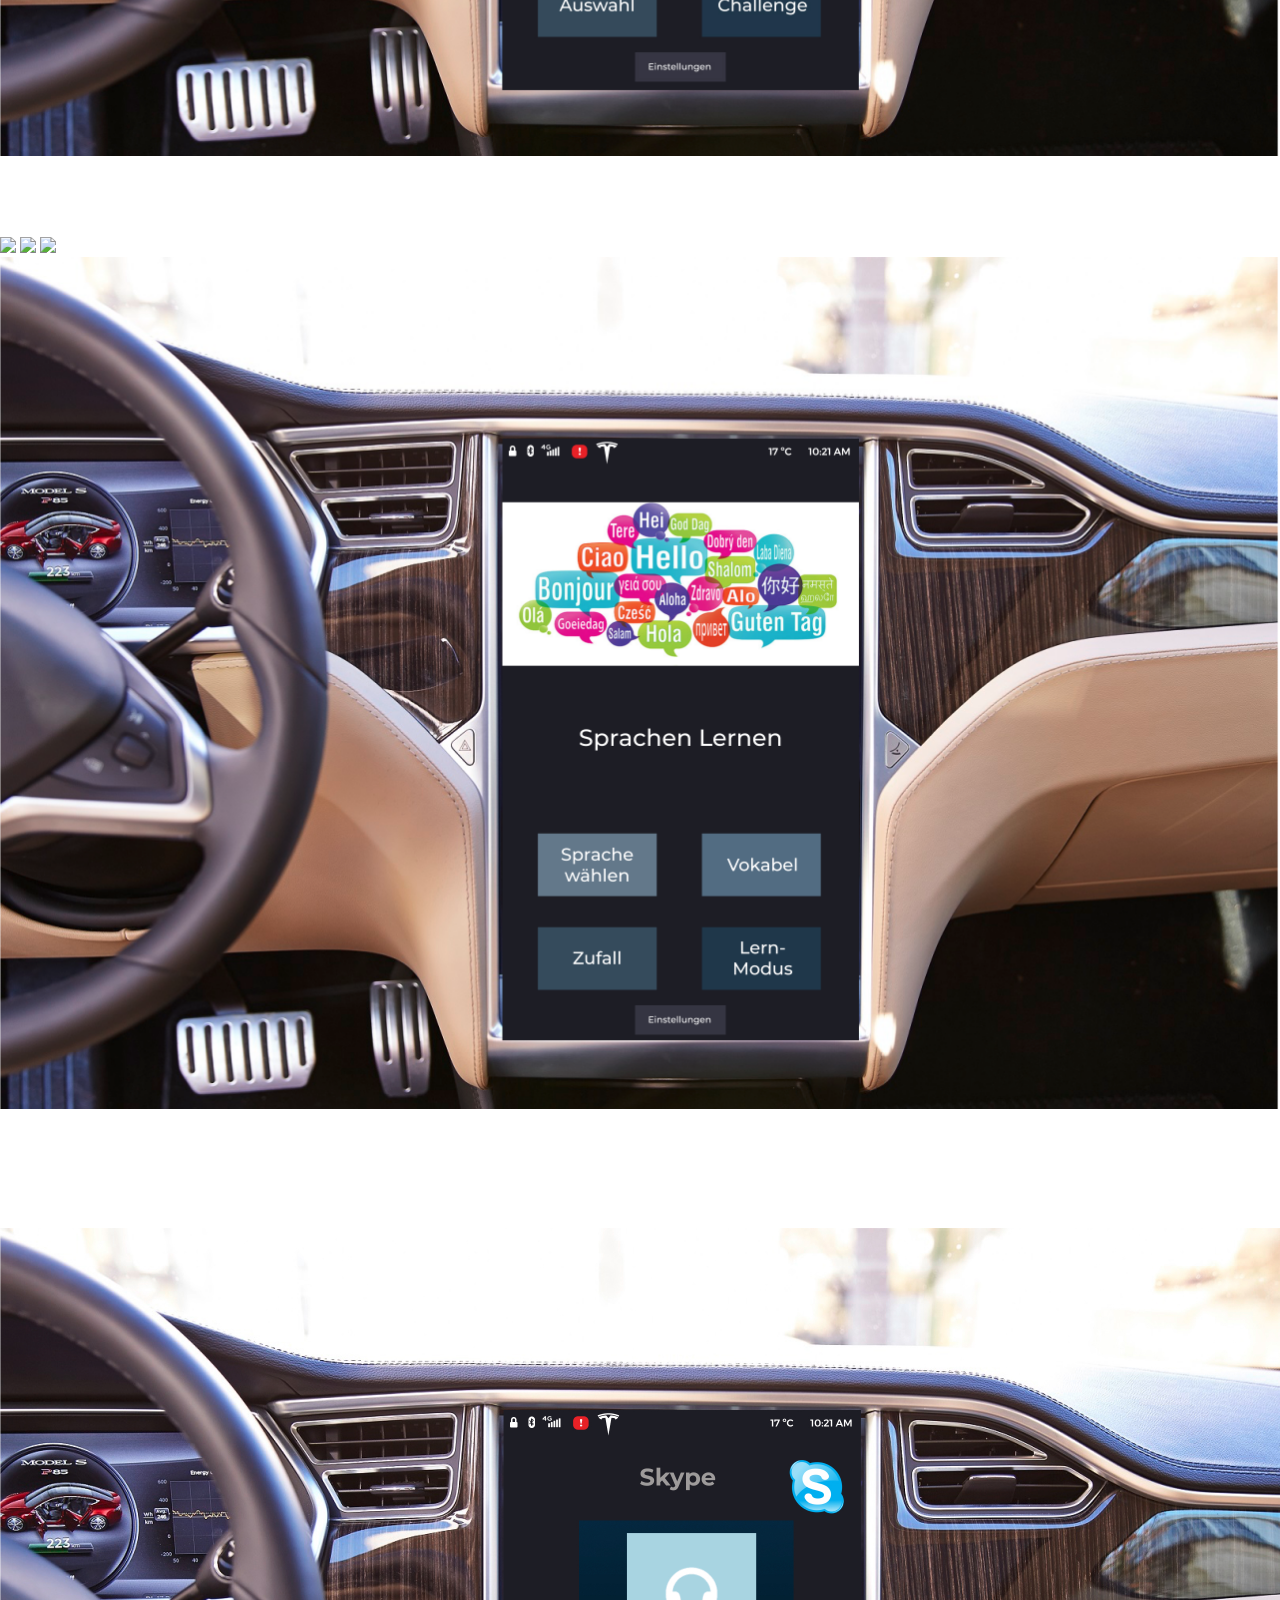
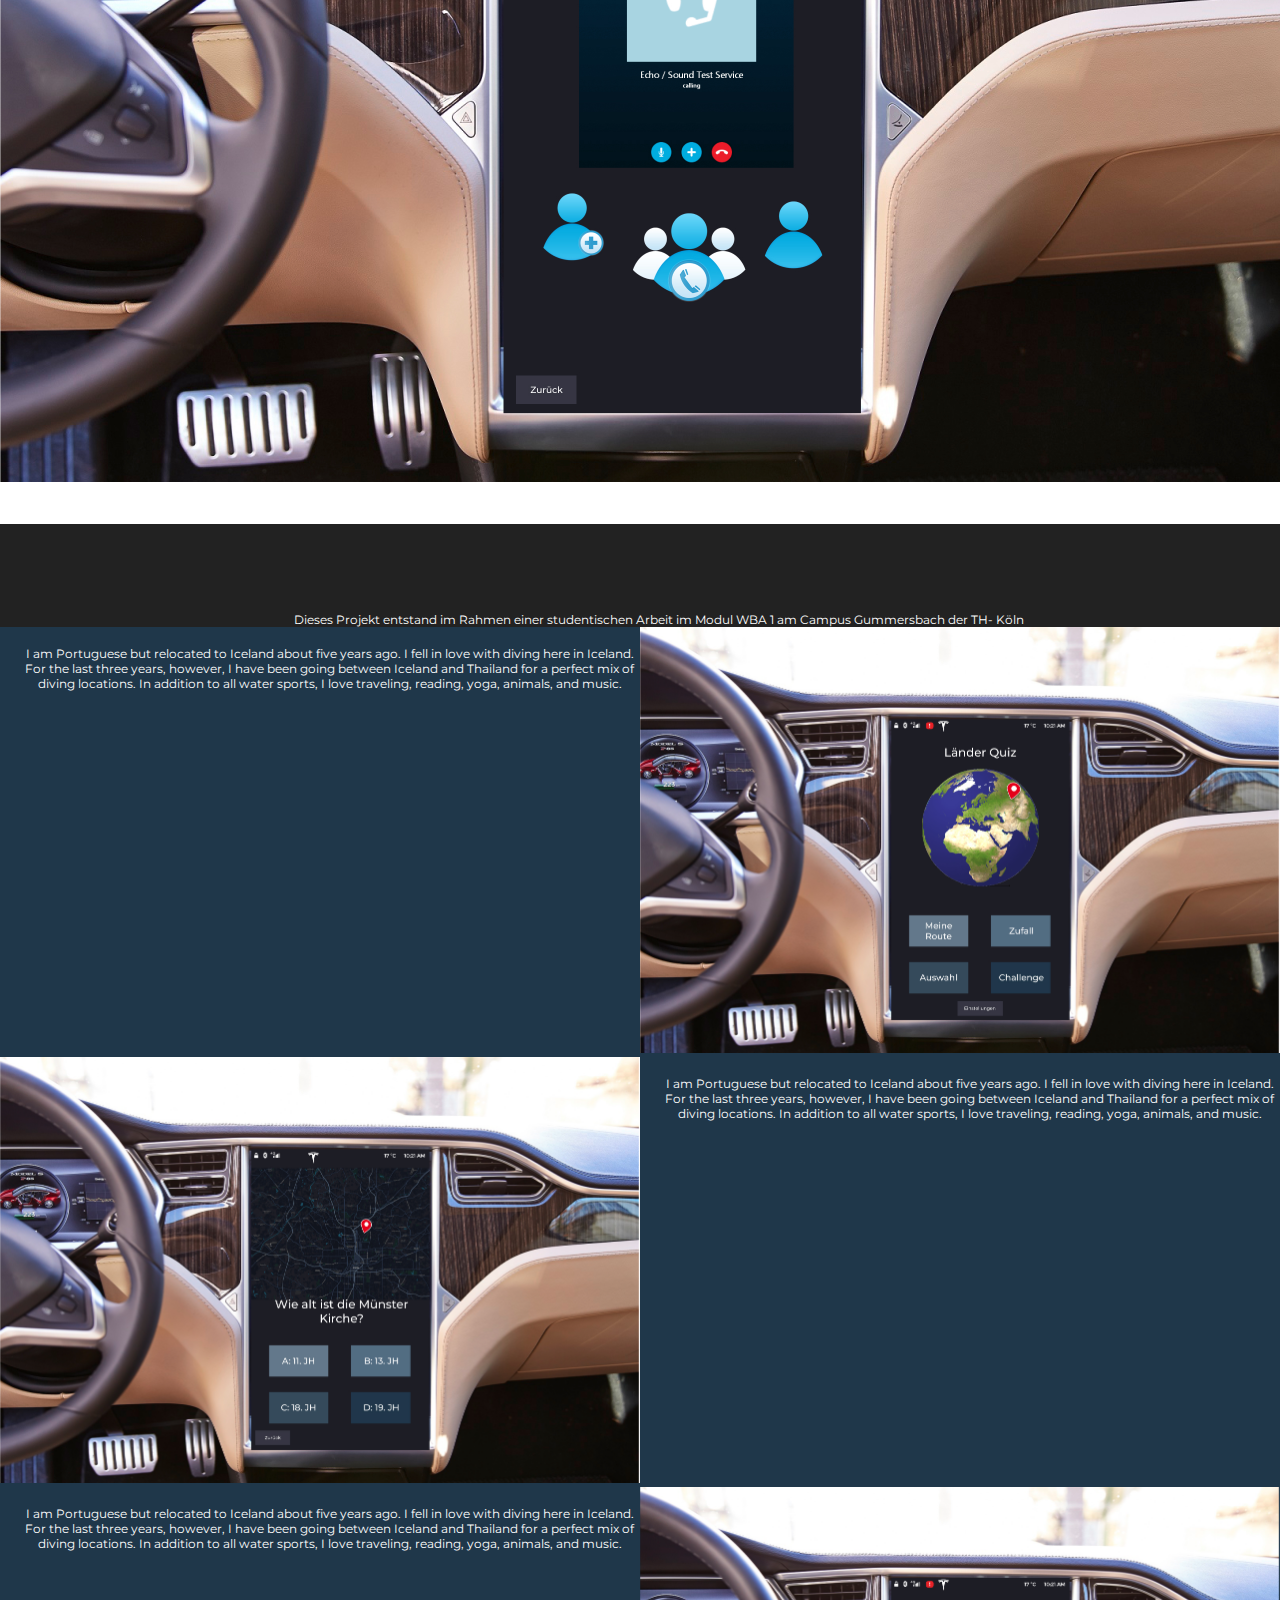
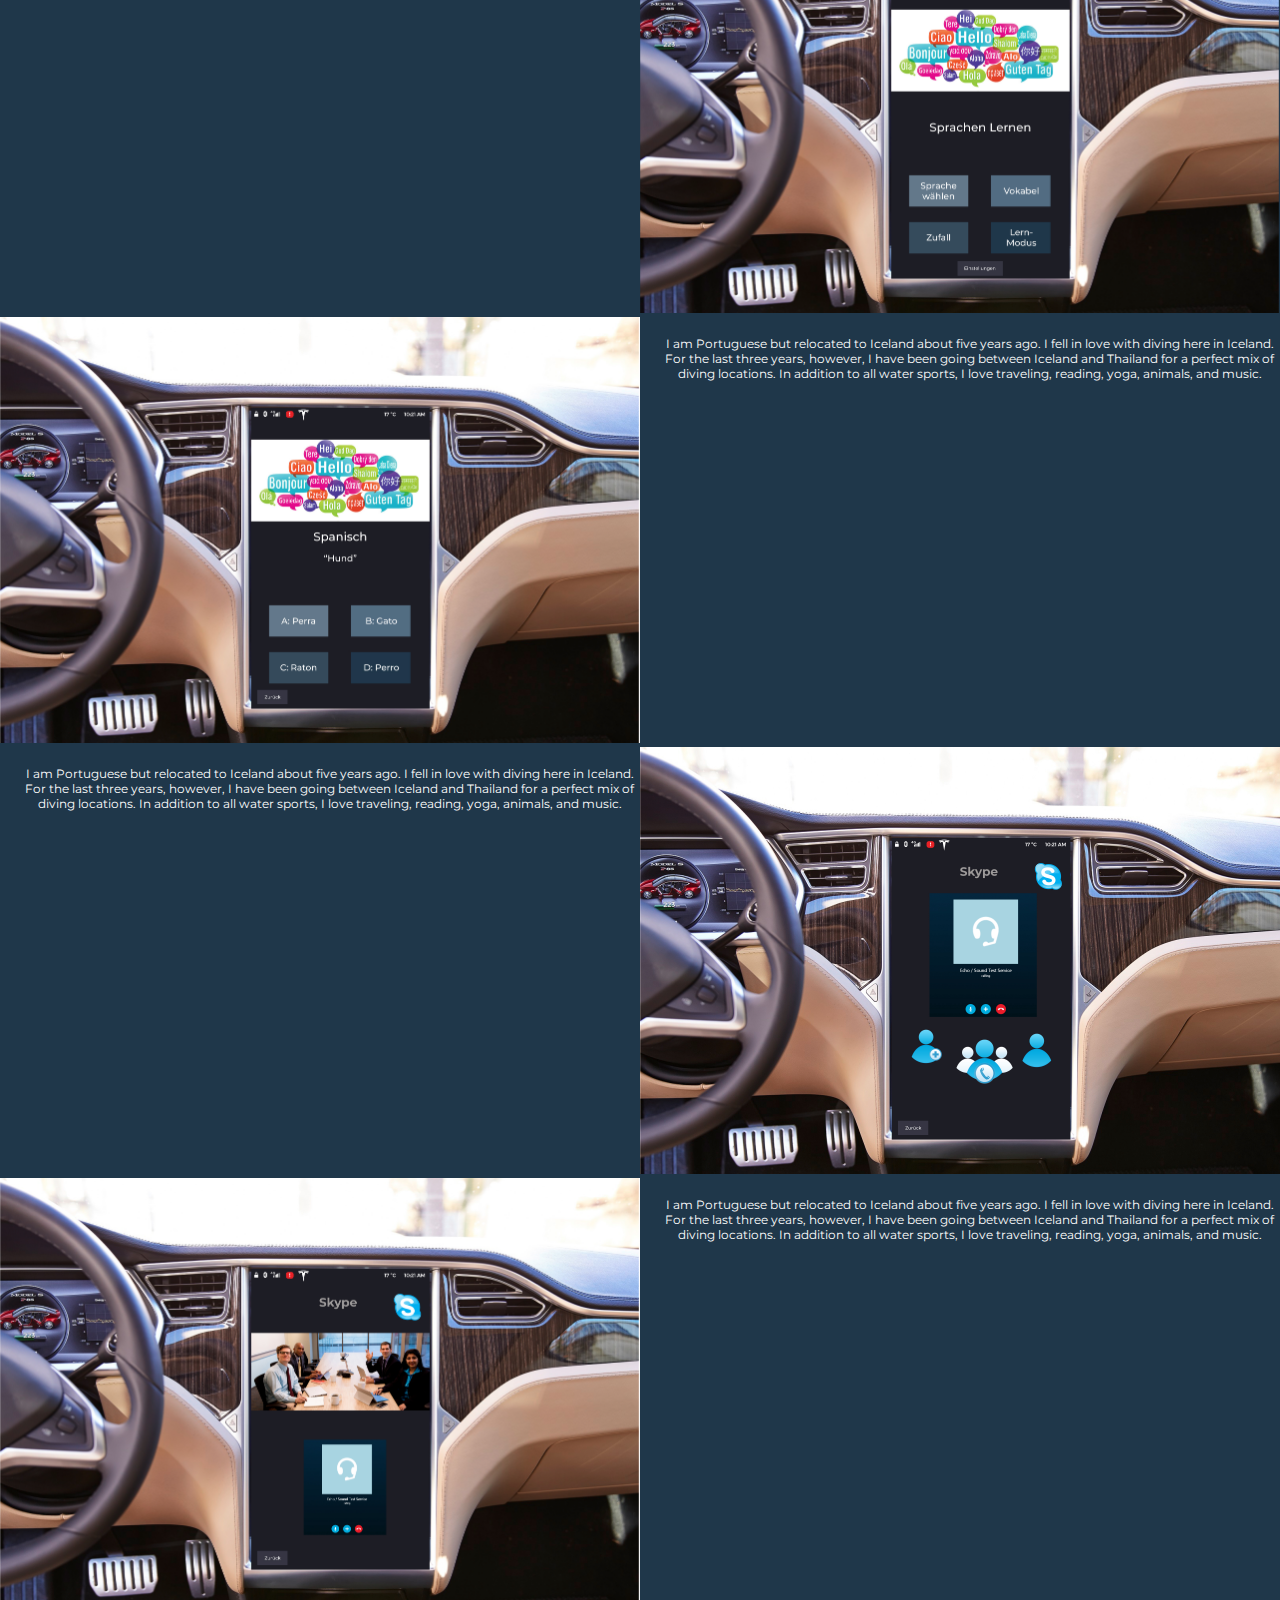
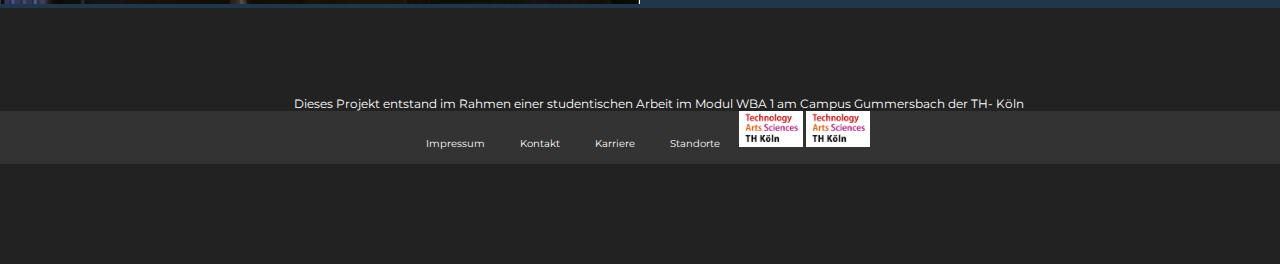
==== commit 5557b74d: "Merge branch 'master' of https://github.com/yaseminpe/WBA1Challenge into feature_s" ====
--- a/index.html
+++ b/index.html
@@ -19,14 +19,52 @@
         <img id="mainpicture" src="images/tesla4.jpg" alt="M3 Interior" width="100%" height="100%">
       </header>
 
+    <div id="maincontent">
+        <div id="new_line">
+      <figure class="PictureOne">
+          <img src="LänderQuiz.jpg" width="100%" height="100%"/>
+      </figure>
+        <p>I am Portuguese but relocated to Iceland about five years ago. I fell in love with diving here in Iceland. For the last three years, however, I have been going between Iceland and Thailand for a perfect mix of diving locations. In
+            addition to all water sports, I love traveling, reading, yoga, animals, and music.</p>
+        </div>
+
+        <div class="Slide">
+          <img class="Slide animate-left"src=QuizFrage.jpg">
+          <img class="Slide animate-left"src=QuizFrage.jpg">
+          <img class="Slide animate-left"src=QuizFrage.jpg">
+
+
+
+
+
+          <div class="new_line1">
+      <figure class="PictureTwo">
+           <img src="SprachenLernen.png" width="100%" height="100%"/>
+      </figure>
+        <p>I am Portuguese but relocated to Iceland about five years ago. I fell in love with diving here in Iceland. For the last three years, however, I have been going between Iceland and Thailand for a perfect mix of diving locations. In
+            addition to all water sports, I love traveling, reading, yoga, animals, and music.</p>
+    </div>
+    <div class="new_line2">
+        <figure class="PictureThree">
+             <img src="Skype.jpg" width="100%" height="100%"/>
+        </figure>
+          <p>I am Portuguese but relocated to Iceland about five years ago. I fell in love with diving here in Iceland. For the last three years, however, I have been going between Iceland and Thailand for a perfect mix of diving locations. In
+              addition to all water sports, I love traveling, reading, yoga, animals, and music.</p>
+      </div>
+    </div>
+    <footer>
+      <div class="wrapper">
+        <center> <p class="FooterSize">Dieses Projekt entstand im Rahmen einer studentischen Arbeit im Modul WBA 1 am Campus Gummersbach der TH- Köln</p></center>
+      <nav>
+        <ul>
+
       <div class="row">
           <div class="column">
                   <img src="images/EarthAnimated.jpg" width="100%"/>
           </div>
           <div class="column">
-              <p>Die Auswhal bei dem Länder Qiuz besteht aus vier verschieden Funktionen. Bei der Auswahl "Meine Route" werden Informationen über den aktuellen Standort über GPS aufgenommen und die Fragen werden dementsprechend gewählt.
-              Bei der Auswahl "Zufall" werden zufällige Fragen gestellt. Durch "Auswahl" kann der Benutzer auf die Weltkugel tippen und sich ein Land / eine Statd auswählen und über das gewählte Land werden Fragen gestellt.
-            Bei der Auswahl "Challenge" kann man eine Multiplayer Funktion auswählen.</p>
+              <p>I am Portuguese but relocated to Iceland about five years ago. I fell in love with diving here in Iceland. For the last three years, however, I have been going between Iceland and Thailand for a perfect mix of diving locations. In
+                  addition to all water sports, I love traveling, reading, yoga, animals, and music.</p>
           </div>
         </div>
 
@@ -35,9 +73,8 @@
                   <img src="images/QuizQuestion.jpg" width="100%"/>
             </div>
             <div class="column">
-                <p>Hier wurde die Auswahl "Meine Route" gewählt. Durch die Antwortmöglichkeiten kann der Benutzer zwischen A,B,C,D wählen.
-                Entweder durch das tippen des Bildschirms oder durch die Spracheingabe. Nach der Eingabe wird die Lösung sofort bekannt gegeben.
-              </p>
+                <p>I am Portuguese but relocated to Iceland about five years ago. I fell in love with diving here in Iceland. For the last three years, however, I have been going between Iceland and Thailand for a perfect mix of diving locations. In
+                    addition to all water sports, I love traveling, reading, yoga, animals, and music.</p>
             </div>
           </div>
 
@@ -46,11 +83,8 @@
                     <img src="images/LanguageLearningMenu.png" width="100%"/>
               </div>
               <div class="column">
-                  <p>Die Auswahl bei "Sprache lernen" besteht aus den Funktionen "Sprache wählen" "Vokabel" "Zufall" und "Lern-Modus".
-                  Man kann internatioanle Sprachen wählen und durch Vokabel und -/ oder Sätze durchs Zuhören und Nachsprechen lernen
-                Bei der Auswahl "Vokabel" werden nur Vokabel abgefragt und auch durch die Sprachangabe eingegeben.
-              Bei der Auswahl "Zufall" werden zufällige Vokabeln abgefragt.
-            Bei dem "Lernmodus" wird nur durch das Zuhören oder nur durch die Eingabe gelernt. </p>
+                  <p>I am Portuguese but relocated to Iceland about five years ago. I fell in love with diving here in Iceland. For the last three years, however, I have been going between Iceland and Thailand for a perfect mix of diving locations. In
+                      addition to all water sports, I love traveling, reading, yoga, animals, and music.</p>
               </div>
             </div>
 
@@ -59,7 +93,8 @@
                       <img src="images/LanguageLearning.jpg" width="100%"/>
                 </div>
                 <div class="column">
-                    <p>Bei diesem Beispiel werden Vokabeln abgefragt, von Deutsch zu Spanisch. Die Antworten kann man durch die Spracheingabe mit A,B,C,D oder durch das Tippen des Displays beantworten</p>
+                    <p>I am Portuguese but relocated to Iceland about five years ago. I fell in love with diving here in Iceland. For the last three years, however, I have been going between Iceland and Thailand for a perfect mix of diving locations. In
+                        addition to all water sports, I love traveling, reading, yoga, animals, and music.</p>
                 </div>
               </div>
 
@@ -68,7 +103,8 @@
                         <img src="images/SkypeCalling.jpg" width="100%"/>
                   </div>
                   <div class="column">
-                      <p>Anbei gibt es die Funktion "Skype", wobei man Video Konferenzen starten kann. Wobei man mehrere Teilnehmer hinzufügen kann. </p>
+                      <p>I am Portuguese but relocated to Iceland about five years ago. I fell in love with diving here in Iceland. For the last three years, however, I have been going between Iceland and Thailand for a perfect mix of diving locations. In
+                          addition to all water sports, I love traveling, reading, yoga, animals, and music.</p>
                   </div>
                 </div>
 
@@ -86,11 +122,12 @@
         <center> <p class="FooterSize">Dieses Projekt entstand im Rahmen einer studentischen Arbeit im Modul WBA 1 am Campus Gummersbach der TH- Köln</p></center>
       <nav>
         <ul class="FooterClass">
+
             <li> <a href="https://www.tesla.com/de_DE/impressum">Impressum</a></li>
             <li> <a href="https://www.tesla.com/de_DE/contact">Kontakt</a></li>
             <li> <a href="https://www.tesla.com/de_DE/careers">Karriere</a></li>
             <li> <a href="https://www.tesla.com/de_DE/findus/list">Standorte</a></li>
-            <li> <a href="https://www.th-koeln.de/">TH-Köln </a></li>
+            <a href ="https://www.th-koeln.de"><img src="Th-Köln.jpg" width="5%" height="5%"/></a>
             <img class="ThKoelnPic" src="images/Th-Köln.jpg" width="5%" height="5%">
         </ul>
     </nav>
--- a/style.css
+++ b/style.css
@@ -60,6 +60,11 @@
 }
 
 
+.PictureThree{
+    float: right;
+}
+
+
 footer {
     width:100%;
     background-color: #222;
@@ -79,4 +84,4 @@
 
 .ThKoelnPic{
     margin-top: 0%;
-}+}
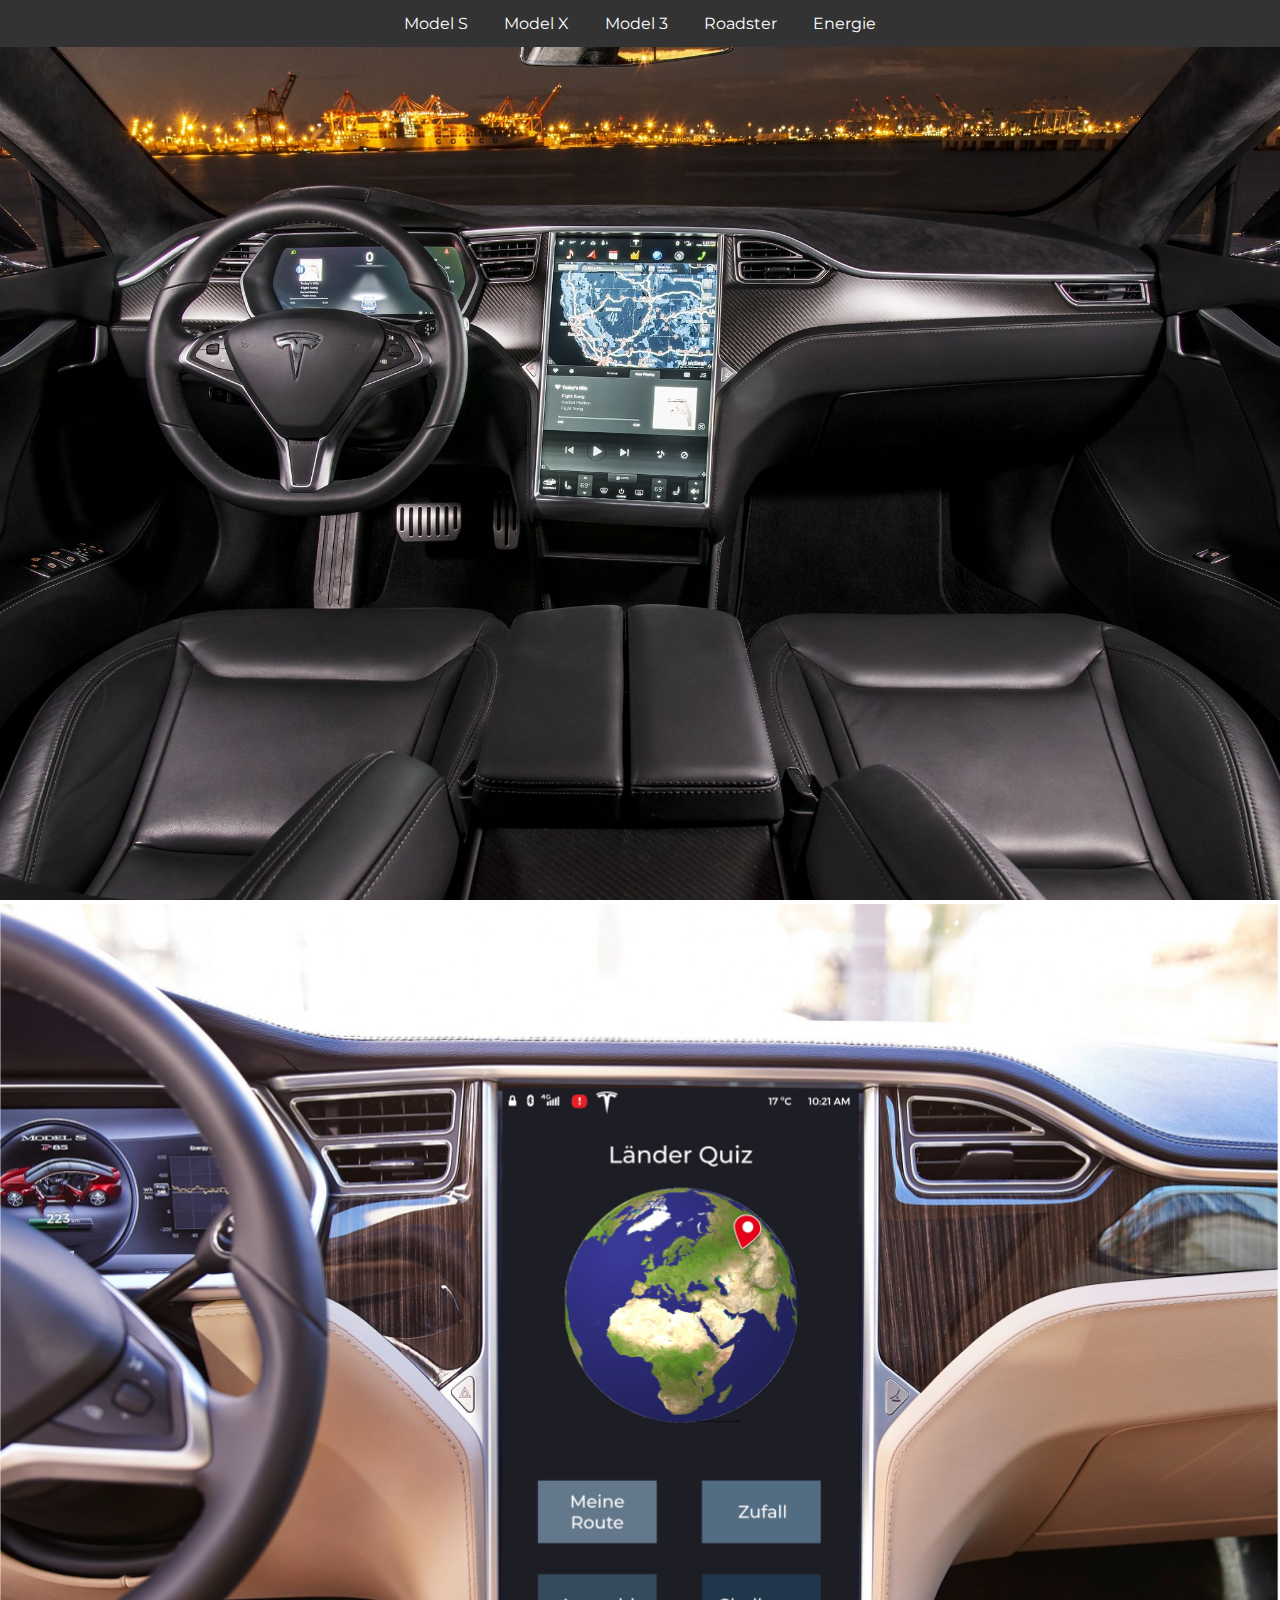
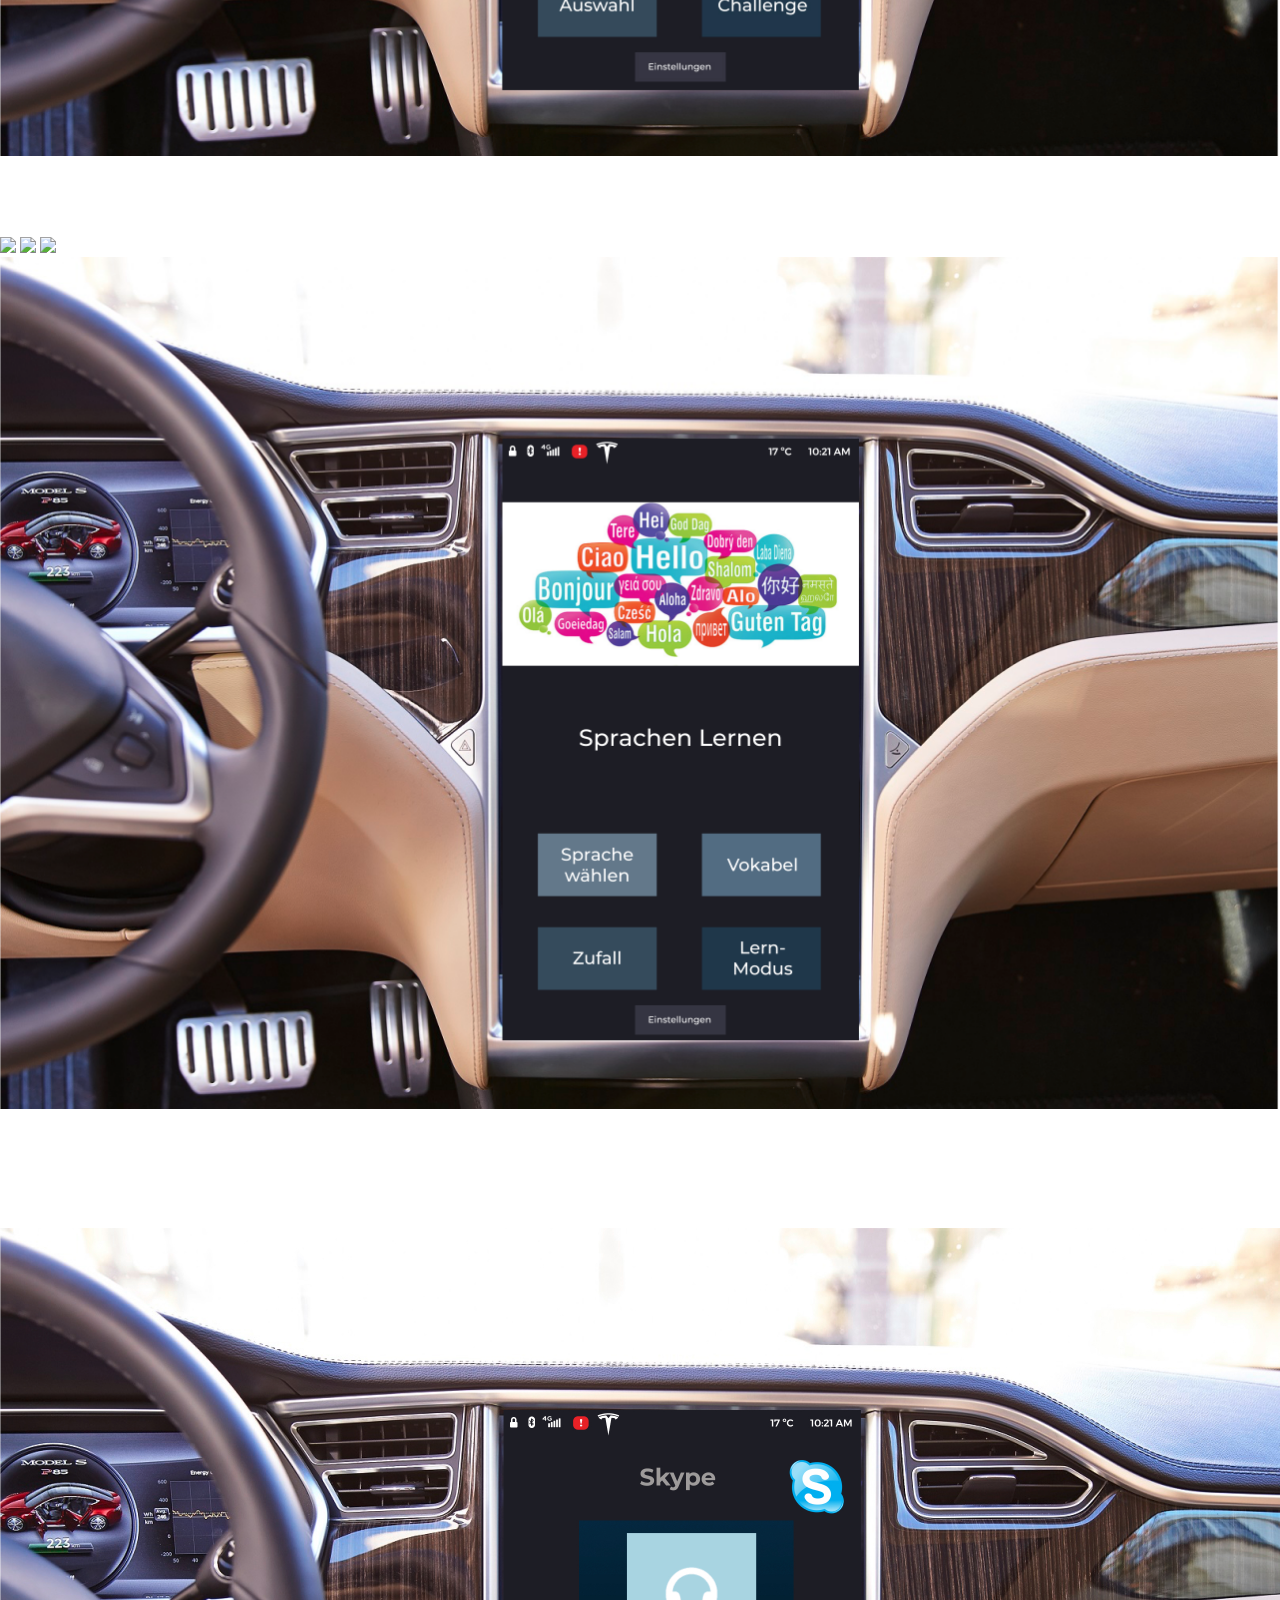
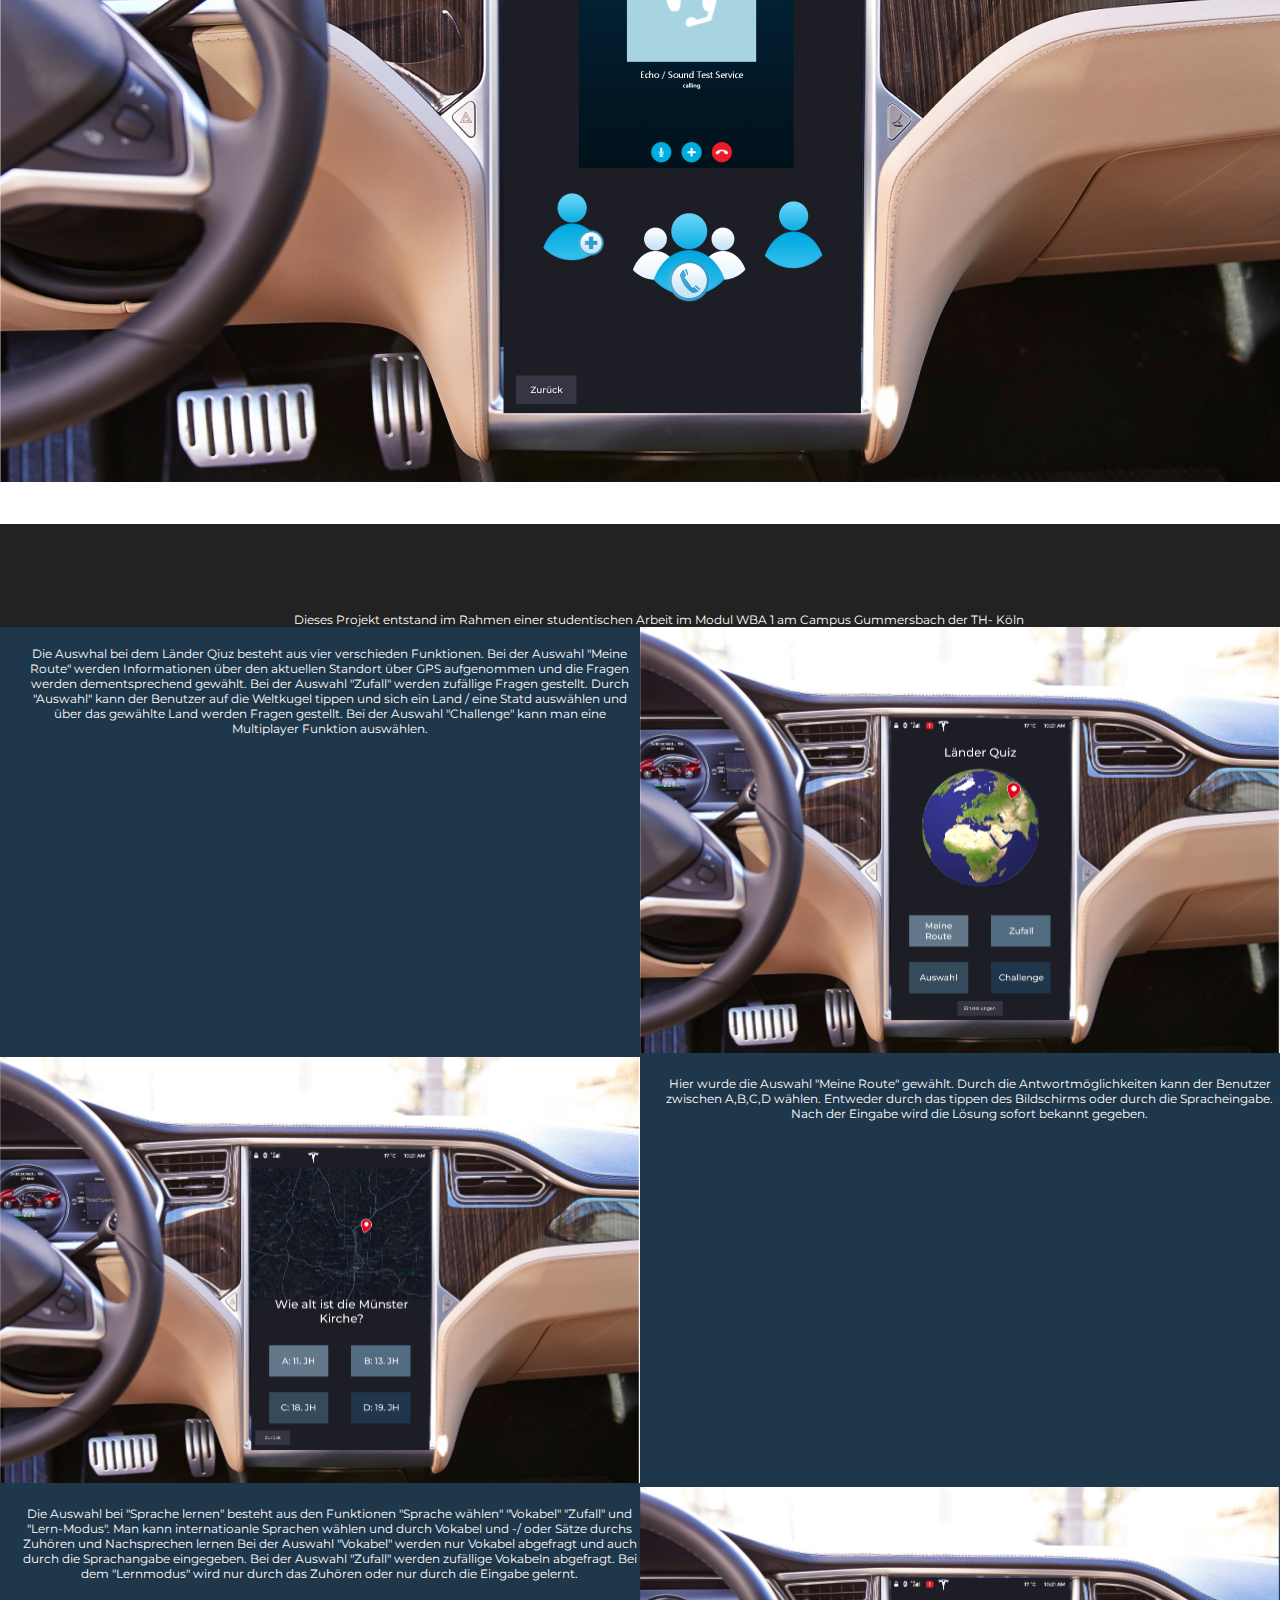
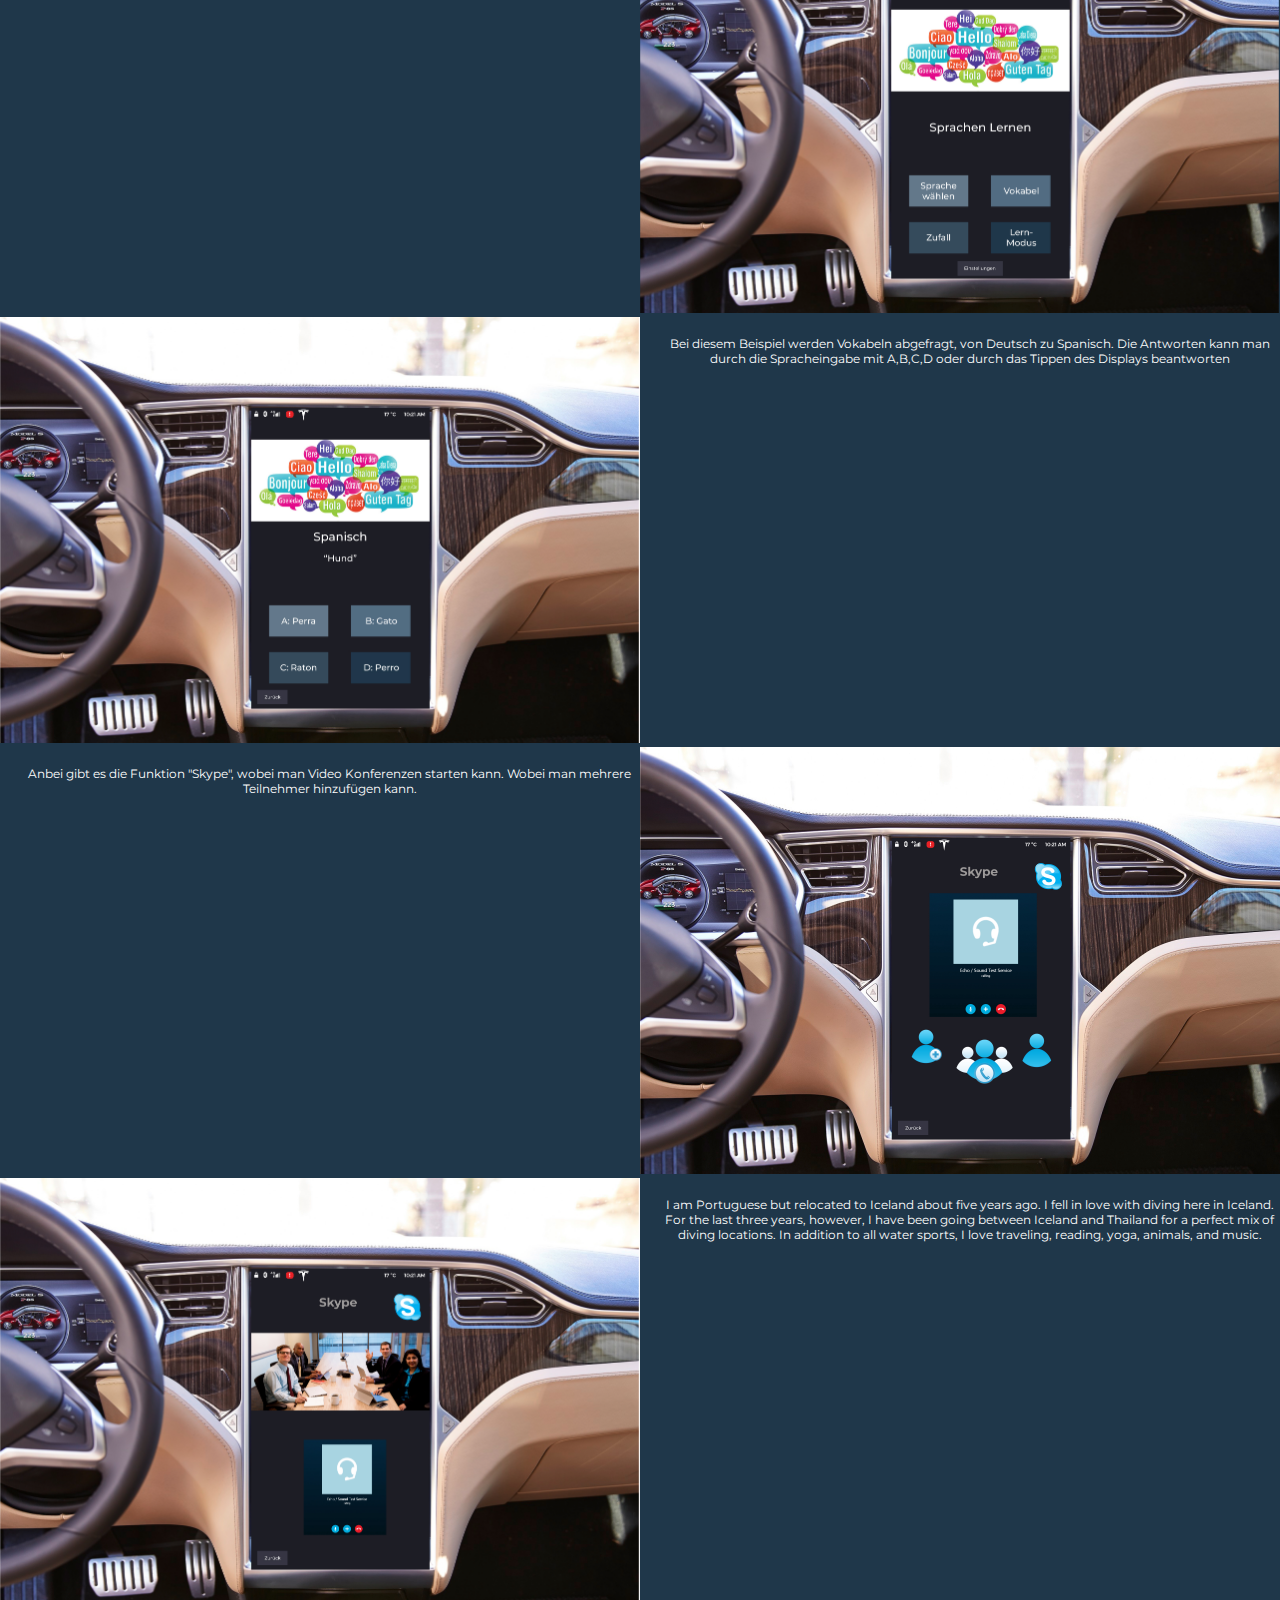
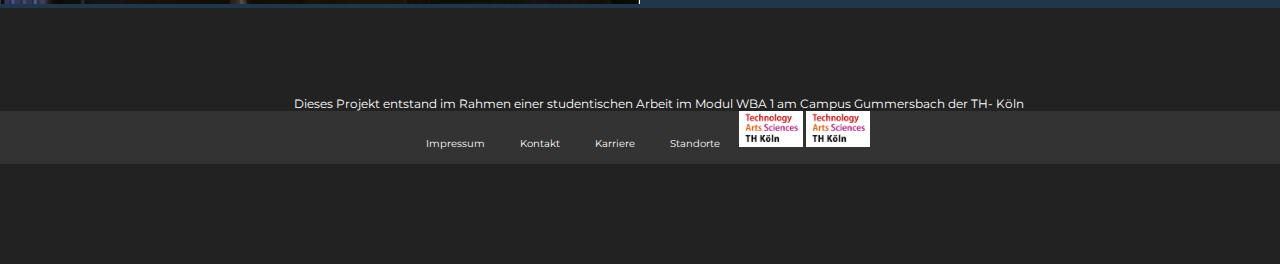
==== commit 29f4242c: "files" ====
--- a/index.html
+++ b/index.html
@@ -63,8 +63,9 @@
                   <img src="images/EarthAnimated.jpg" width="100%"/>
           </div>
           <div class="column">
-              <p>I am Portuguese but relocated to Iceland about five years ago. I fell in love with diving here in Iceland. For the last three years, however, I have been going between Iceland and Thailand for a perfect mix of diving locations. In
-                  addition to all water sports, I love traveling, reading, yoga, animals, and music.</p>
+              <p>Die Auswhal bei dem Länder Qiuz besteht aus vier verschieden Funktionen. Bei der Auswahl "Meine Route" werden Informationen über den aktuellen Standort über GPS aufgenommen und die Fragen werden dementsprechend gewählt.
+              Bei der Auswahl "Zufall" werden zufällige Fragen gestellt. Durch "Auswahl" kann der Benutzer auf die Weltkugel tippen und sich ein Land / eine Statd auswählen und über das gewählte Land werden Fragen gestellt.
+            Bei der Auswahl "Challenge" kann man eine Multiplayer Funktion auswählen.</p>
           </div>
         </div>
 
@@ -73,8 +74,9 @@
                   <img src="images/QuizQuestion.jpg" width="100%"/>
             </div>
             <div class="column">
-                <p>I am Portuguese but relocated to Iceland about five years ago. I fell in love with diving here in Iceland. For the last three years, however, I have been going between Iceland and Thailand for a perfect mix of diving locations. In
-                    addition to all water sports, I love traveling, reading, yoga, animals, and music.</p>
+                <p>Hier wurde die Auswahl "Meine Route" gewählt. Durch die Antwortmöglichkeiten kann der Benutzer zwischen A,B,C,D wählen.
+                Entweder durch das tippen des Bildschirms oder durch die Spracheingabe. Nach der Eingabe wird die Lösung sofort bekannt gegeben.
+              </p>
             </div>
           </div>
 
@@ -83,8 +85,11 @@
                     <img src="images/LanguageLearningMenu.png" width="100%"/>
               </div>
               <div class="column">
-                  <p>I am Portuguese but relocated to Iceland about five years ago. I fell in love with diving here in Iceland. For the last three years, however, I have been going between Iceland and Thailand for a perfect mix of diving locations. In
-                      addition to all water sports, I love traveling, reading, yoga, animals, and music.</p>
+                  <p>Die Auswahl bei "Sprache lernen" besteht aus den Funktionen "Sprache wählen" "Vokabel" "Zufall" und "Lern-Modus".
+                  Man kann internatioanle Sprachen wählen und durch Vokabel und -/ oder Sätze durchs Zuhören und Nachsprechen lernen
+                Bei der Auswahl "Vokabel" werden nur Vokabel abgefragt und auch durch die Sprachangabe eingegeben.
+              Bei der Auswahl "Zufall" werden zufällige Vokabeln abgefragt.
+            Bei dem "Lernmodus" wird nur durch das Zuhören oder nur durch die Eingabe gelernt. </p>
               </div>
             </div>
 
@@ -93,8 +98,7 @@
                       <img src="images/LanguageLearning.jpg" width="100%"/>
                 </div>
                 <div class="column">
-                    <p>I am Portuguese but relocated to Iceland about five years ago. I fell in love with diving here in Iceland. For the last three years, however, I have been going between Iceland and Thailand for a perfect mix of diving locations. In
-                        addition to all water sports, I love traveling, reading, yoga, animals, and music.</p>
+                    <p>Bei diesem Beispiel werden Vokabeln abgefragt, von Deutsch zu Spanisch. Die Antworten kann man durch die Spracheingabe mit A,B,C,D oder durch das Tippen des Displays beantworten</p>
                 </div>
               </div>
 
@@ -103,8 +107,7 @@
                         <img src="images/SkypeCalling.jpg" width="100%"/>
                   </div>
                   <div class="column">
-                      <p>I am Portuguese but relocated to Iceland about five years ago. I fell in love with diving here in Iceland. For the last three years, however, I have been going between Iceland and Thailand for a perfect mix of diving locations. In
-                          addition to all water sports, I love traveling, reading, yoga, animals, and music.</p>
+                      <p>Anbei gibt es die Funktion "Skype", wobei man Video Konferenzen starten kann. Wobei man mehrere Teilnehmer hinzufügen kann. </p>
                   </div>
                 </div>
 
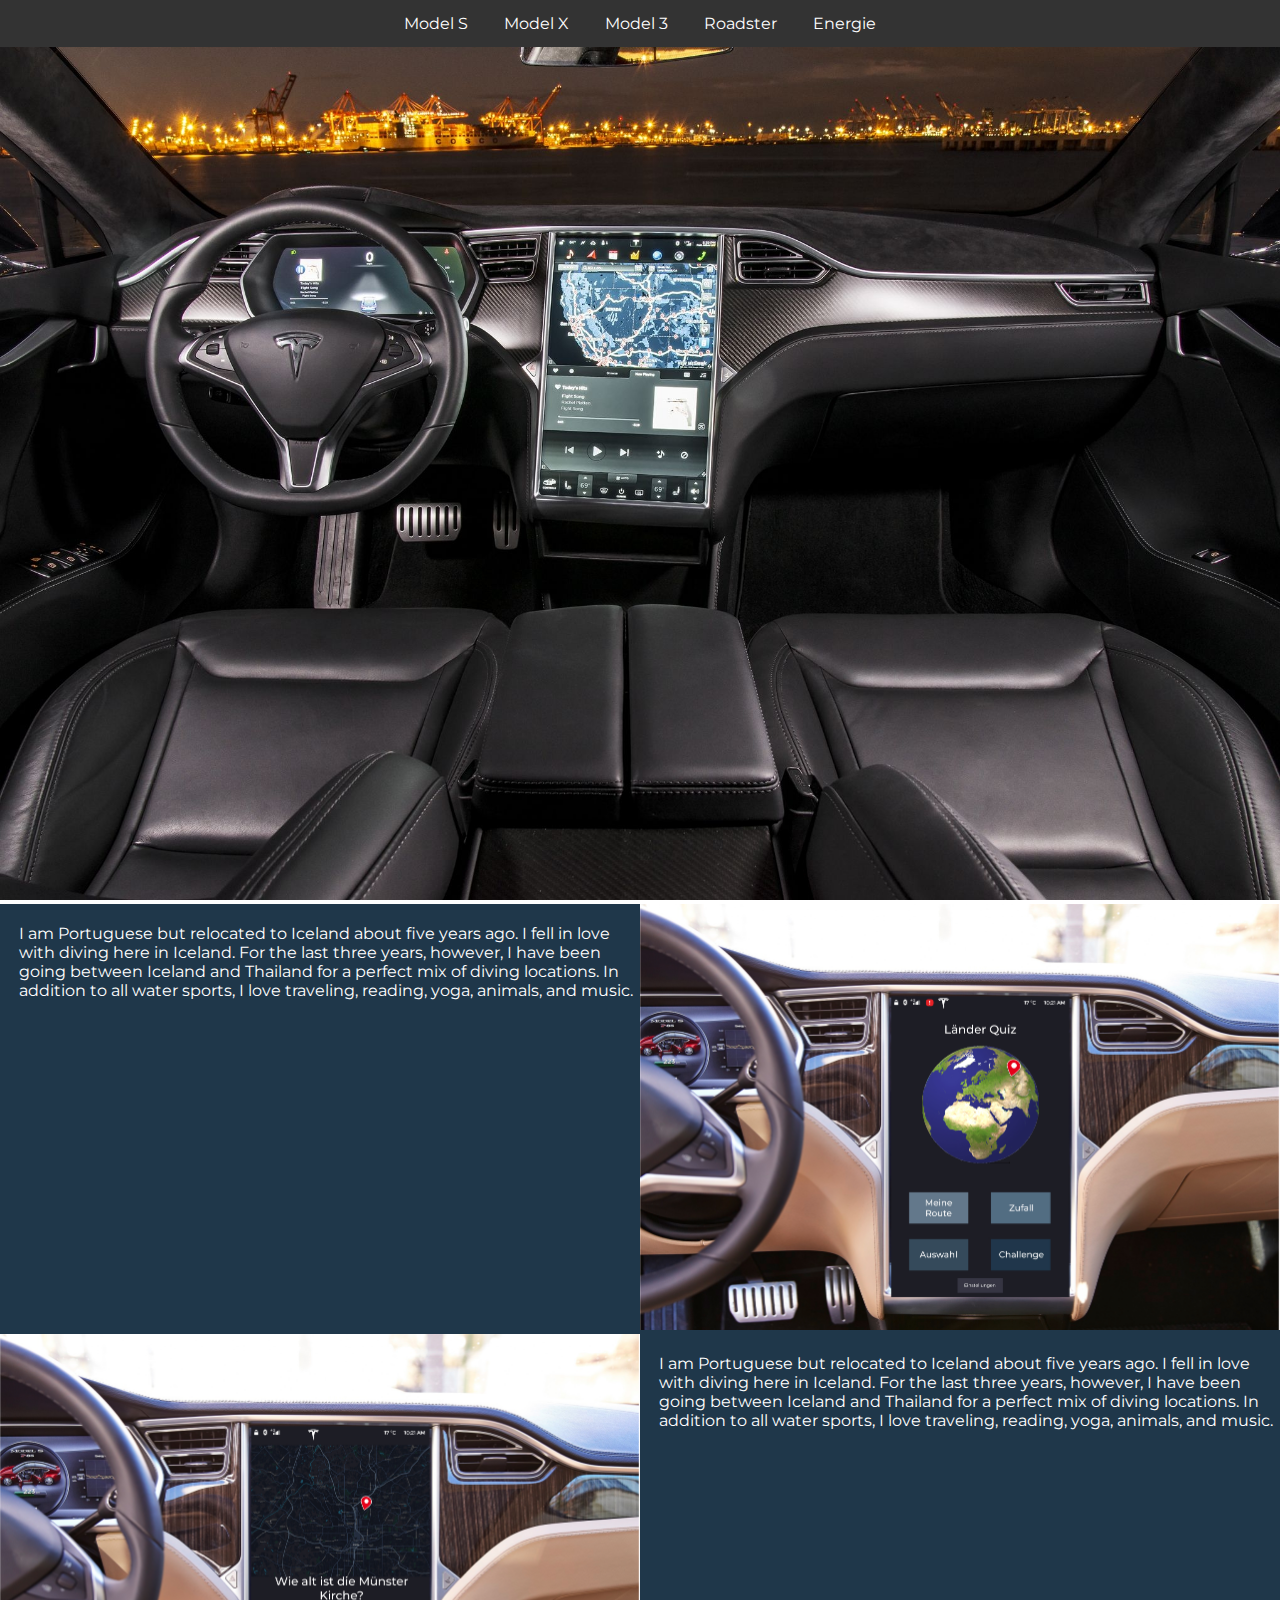
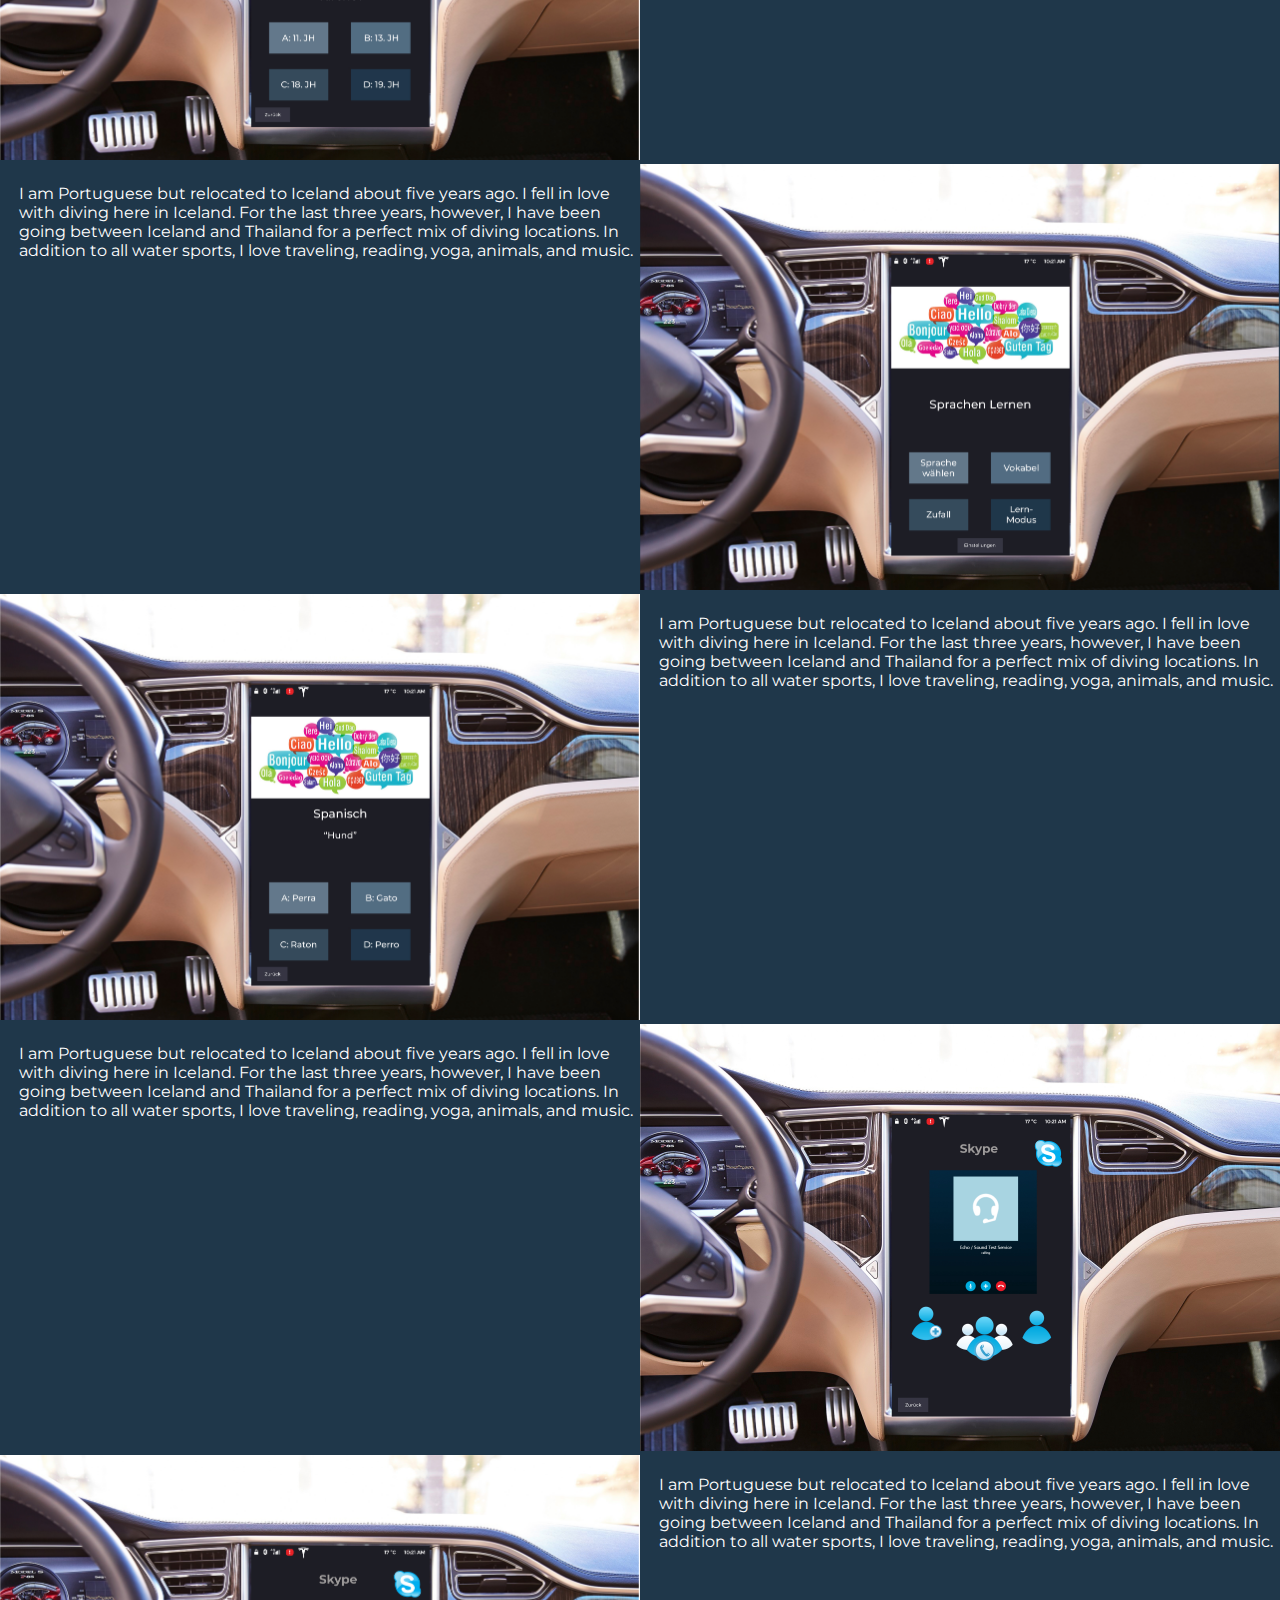
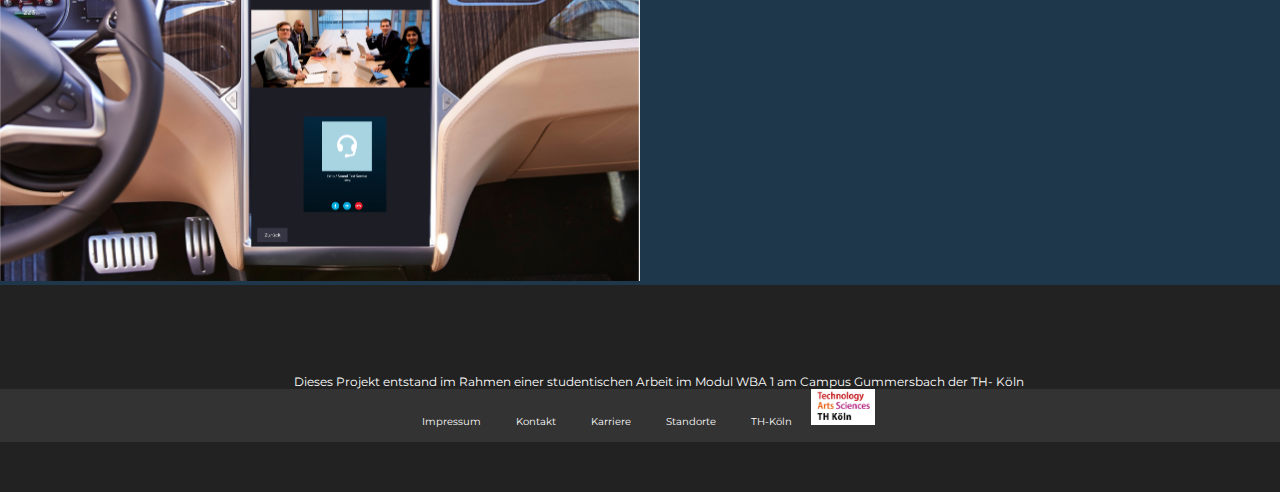
==== commit 9dbdc1ae: "Merge branch 'feature_D'" ====
--- a/index.html
+++ b/index.html
@@ -3,69 +3,28 @@
     <meta charset="utf-8">
     <title>WBA CHALLENGE TESLA</title>
     <link rel="stylesheet" type="text/css" href="style.css" />
-    <link rel="stylesheet" type="text/javascript" href="skript.min.js" />
-    <link href="https://fonts.googleapis.com/css?family=Montserrat" rel="stylesheet">
+    <link href="https://fonts.googleapis.com/css?family=Montserrat" rel="stylesheet">    
   <body>
     <header>
         <nav>
-            <ul a class="item">
+            <ul>
                 <li><a href="ModelS.html">Model S</a></li>
                 <li><a href="ModelX.html">Model X</a></li>
                 <li><a href="Model3.html">Model 3</a></li>
                 <li><a href="Roadster.html">Roadster</a></li>
-                <li><a href="Energie.html">Energie</a></li>
+                <li><a class="active" href="Energie.html">Energie</a></li>
             </ul>
         </nav>
         <img id="mainpicture" src="images/tesla4.jpg" alt="M3 Interior" width="100%" height="100%">
       </header>
-
-    <div id="maincontent">
-        <div id="new_line">
-      <figure class="PictureOne">
-          <img src="LänderQuiz.jpg" width="100%" height="100%"/>
-      </figure>
-        <p>I am Portuguese but relocated to Iceland about five years ago. I fell in love with diving here in Iceland. For the last three years, however, I have been going between Iceland and Thailand for a perfect mix of diving locations. In
-            addition to all water sports, I love traveling, reading, yoga, animals, and music.</p>
-        </div>
-
-        <div class="Slide">
-          <img class="Slide animate-left"src=QuizFrage.jpg">
-          <img class="Slide animate-left"src=QuizFrage.jpg">
-          <img class="Slide animate-left"src=QuizFrage.jpg">
-
-
-
-
-
-          <div class="new_line1">
-      <figure class="PictureTwo">
-           <img src="SprachenLernen.png" width="100%" height="100%"/>
-      </figure>
-        <p>I am Portuguese but relocated to Iceland about five years ago. I fell in love with diving here in Iceland. For the last three years, however, I have been going between Iceland and Thailand for a perfect mix of diving locations. In
-            addition to all water sports, I love traveling, reading, yoga, animals, and music.</p>
-    </div>
-    <div class="new_line2">
-        <figure class="PictureThree">
-             <img src="Skype.jpg" width="100%" height="100%"/>
-        </figure>
-          <p>I am Portuguese but relocated to Iceland about five years ago. I fell in love with diving here in Iceland. For the last three years, however, I have been going between Iceland and Thailand for a perfect mix of diving locations. In
-              addition to all water sports, I love traveling, reading, yoga, animals, and music.</p>
-      </div>
-    </div>
-    <footer>
-      <div class="wrapper">
-        <center> <p class="FooterSize">Dieses Projekt entstand im Rahmen einer studentischen Arbeit im Modul WBA 1 am Campus Gummersbach der TH- Köln</p></center>
-      <nav>
-        <ul>
 
       <div class="row">
           <div class="column">
                   <img src="images/EarthAnimated.jpg" width="100%"/>
           </div>
           <div class="column">
-              <p>Die Auswhal bei dem Länder Qiuz besteht aus vier verschieden Funktionen. Bei der Auswahl "Meine Route" werden Informationen über den aktuellen Standort über GPS aufgenommen und die Fragen werden dementsprechend gewählt.
-              Bei der Auswahl "Zufall" werden zufällige Fragen gestellt. Durch "Auswahl" kann der Benutzer auf die Weltkugel tippen und sich ein Land / eine Statd auswählen und über das gewählte Land werden Fragen gestellt.
-            Bei der Auswahl "Challenge" kann man eine Multiplayer Funktion auswählen.</p>
+              <p>I am Portuguese but relocated to Iceland about five years ago. I fell in love with diving here in Iceland. For the last three years, however, I have been going between Iceland and Thailand for a perfect mix of diving locations. In
+                  addition to all water sports, I love traveling, reading, yoga, animals, and music.</p>
           </div>
         </div>
 
@@ -74,9 +33,8 @@
                   <img src="images/QuizQuestion.jpg" width="100%"/>
             </div>
             <div class="column">
-                <p>Hier wurde die Auswahl "Meine Route" gewählt. Durch die Antwortmöglichkeiten kann der Benutzer zwischen A,B,C,D wählen.
-                Entweder durch das tippen des Bildschirms oder durch die Spracheingabe. Nach der Eingabe wird die Lösung sofort bekannt gegeben.
-              </p>
+                <p>I am Portuguese but relocated to Iceland about five years ago. I fell in love with diving here in Iceland. For the last three years, however, I have been going between Iceland and Thailand for a perfect mix of diving locations. In
+                    addition to all water sports, I love traveling, reading, yoga, animals, and music.</p>
             </div>
           </div>
 
@@ -85,11 +43,8 @@
                     <img src="images/LanguageLearningMenu.png" width="100%"/>
               </div>
               <div class="column">
-                  <p>Die Auswahl bei "Sprache lernen" besteht aus den Funktionen "Sprache wählen" "Vokabel" "Zufall" und "Lern-Modus".
-                  Man kann internatioanle Sprachen wählen und durch Vokabel und -/ oder Sätze durchs Zuhören und Nachsprechen lernen
-                Bei der Auswahl "Vokabel" werden nur Vokabel abgefragt und auch durch die Sprachangabe eingegeben.
-              Bei der Auswahl "Zufall" werden zufällige Vokabeln abgefragt.
-            Bei dem "Lernmodus" wird nur durch das Zuhören oder nur durch die Eingabe gelernt. </p>
+                  <p>I am Portuguese but relocated to Iceland about five years ago. I fell in love with diving here in Iceland. For the last three years, however, I have been going between Iceland and Thailand for a perfect mix of diving locations. In
+                      addition to all water sports, I love traveling, reading, yoga, animals, and music.</p>
               </div>
             </div>
 
@@ -98,7 +53,8 @@
                       <img src="images/LanguageLearning.jpg" width="100%"/>
                 </div>
                 <div class="column">
-                    <p>Bei diesem Beispiel werden Vokabeln abgefragt, von Deutsch zu Spanisch. Die Antworten kann man durch die Spracheingabe mit A,B,C,D oder durch das Tippen des Displays beantworten</p>
+                    <p>I am Portuguese but relocated to Iceland about five years ago. I fell in love with diving here in Iceland. For the last three years, however, I have been going between Iceland and Thailand for a perfect mix of diving locations. In
+                        addition to all water sports, I love traveling, reading, yoga, animals, and music.</p>
                 </div>
               </div>
 
@@ -107,7 +63,8 @@
                         <img src="images/SkypeCalling.jpg" width="100%"/>
                   </div>
                   <div class="column">
-                      <p>Anbei gibt es die Funktion "Skype", wobei man Video Konferenzen starten kann. Wobei man mehrere Teilnehmer hinzufügen kann. </p>
+                      <p>I am Portuguese but relocated to Iceland about five years ago. I fell in love with diving here in Iceland. For the last three years, however, I have been going between Iceland and Thailand for a perfect mix of diving locations. In
+                          addition to all water sports, I love traveling, reading, yoga, animals, and music.</p>
                   </div>
                 </div>
 
@@ -123,18 +80,17 @@
     <footer>
       <div class="wrapper">
         <center> <p class="FooterSize">Dieses Projekt entstand im Rahmen einer studentischen Arbeit im Modul WBA 1 am Campus Gummersbach der TH- Köln</p></center>
-      <nav>
+      <nav> 
         <ul class="FooterClass">
-
             <li> <a href="https://www.tesla.com/de_DE/impressum">Impressum</a></li>
             <li> <a href="https://www.tesla.com/de_DE/contact">Kontakt</a></li>
             <li> <a href="https://www.tesla.com/de_DE/careers">Karriere</a></li>
             <li> <a href="https://www.tesla.com/de_DE/findus/list">Standorte</a></li>
-            <a href ="https://www.th-koeln.de"><img src="Th-Köln.jpg" width="5%" height="5%"/></a>
+            <li> <a href="https://www.th-koeln.de/">TH-Köln </a></li>
             <img class="ThKoelnPic" src="images/Th-Köln.jpg" width="5%" height="5%">
         </ul>
     </nav>
 </div>
 </footer>
 </body>
-</html>
+</html>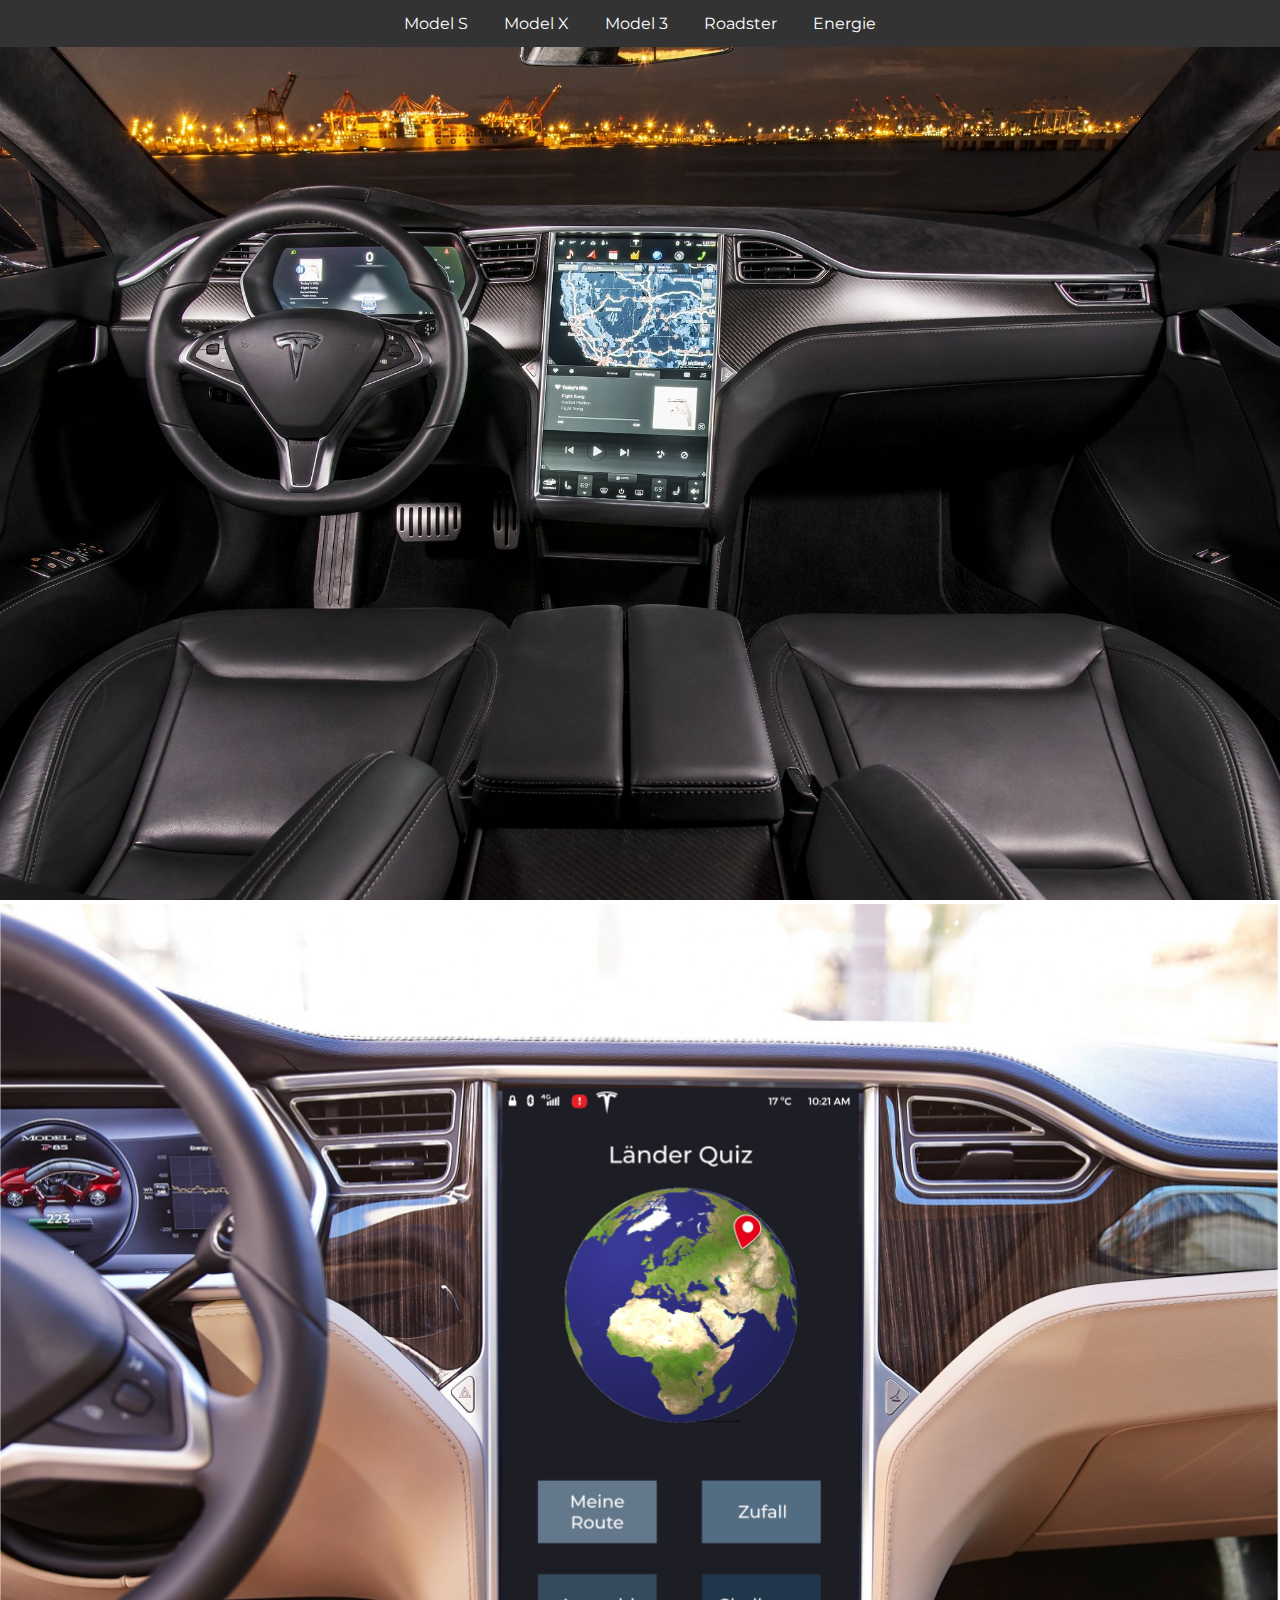
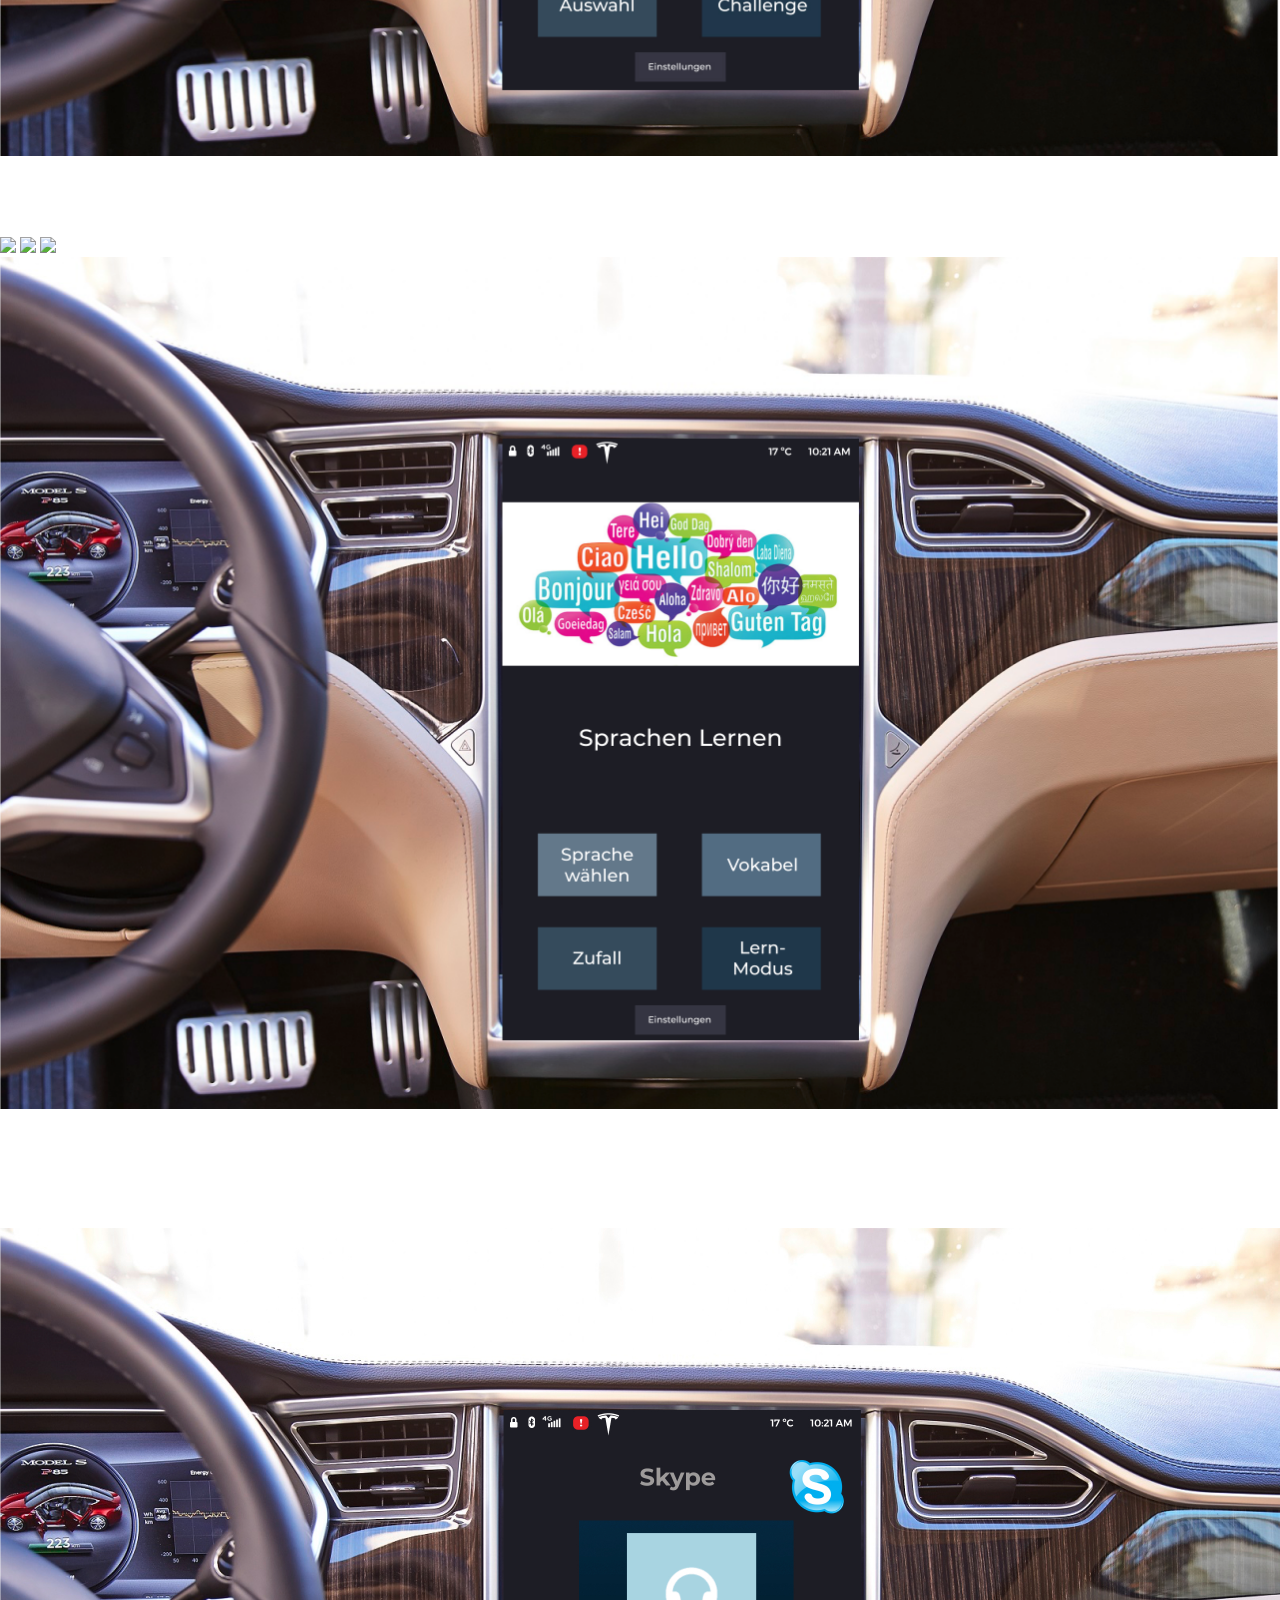
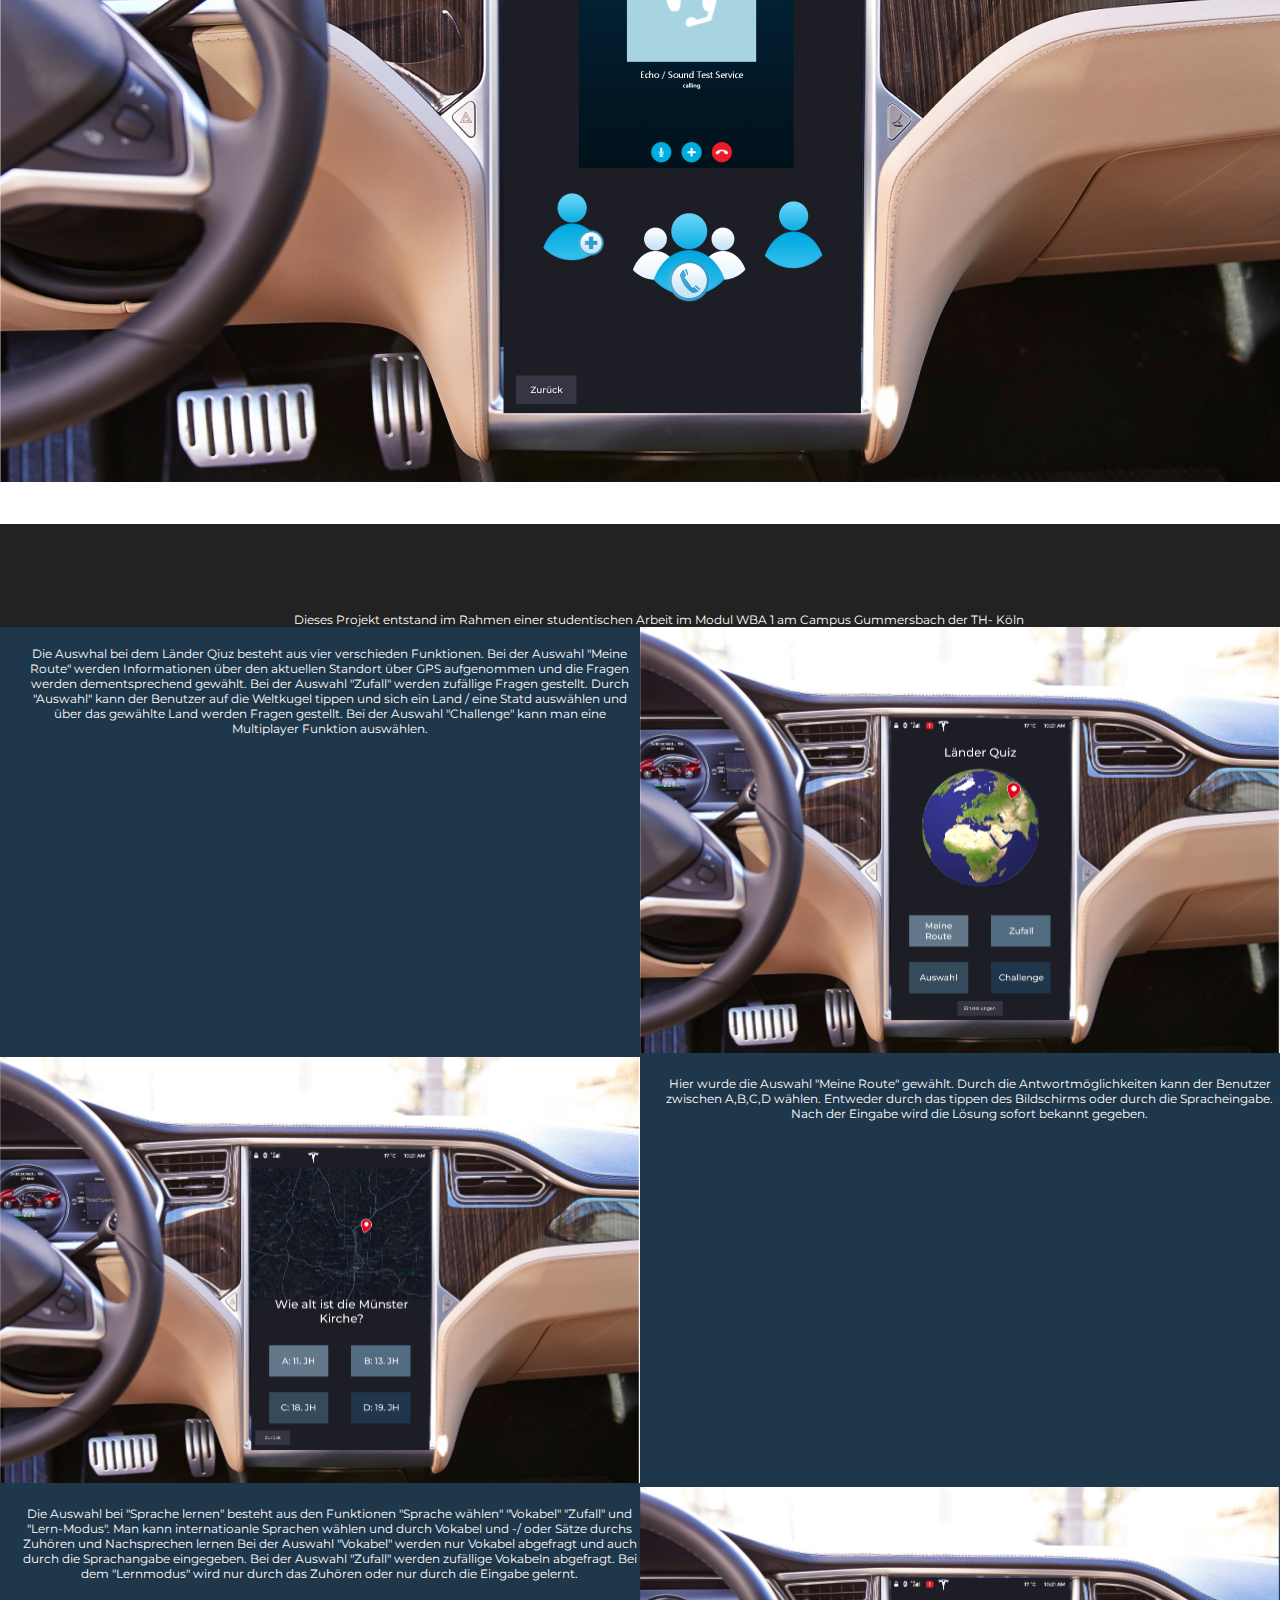
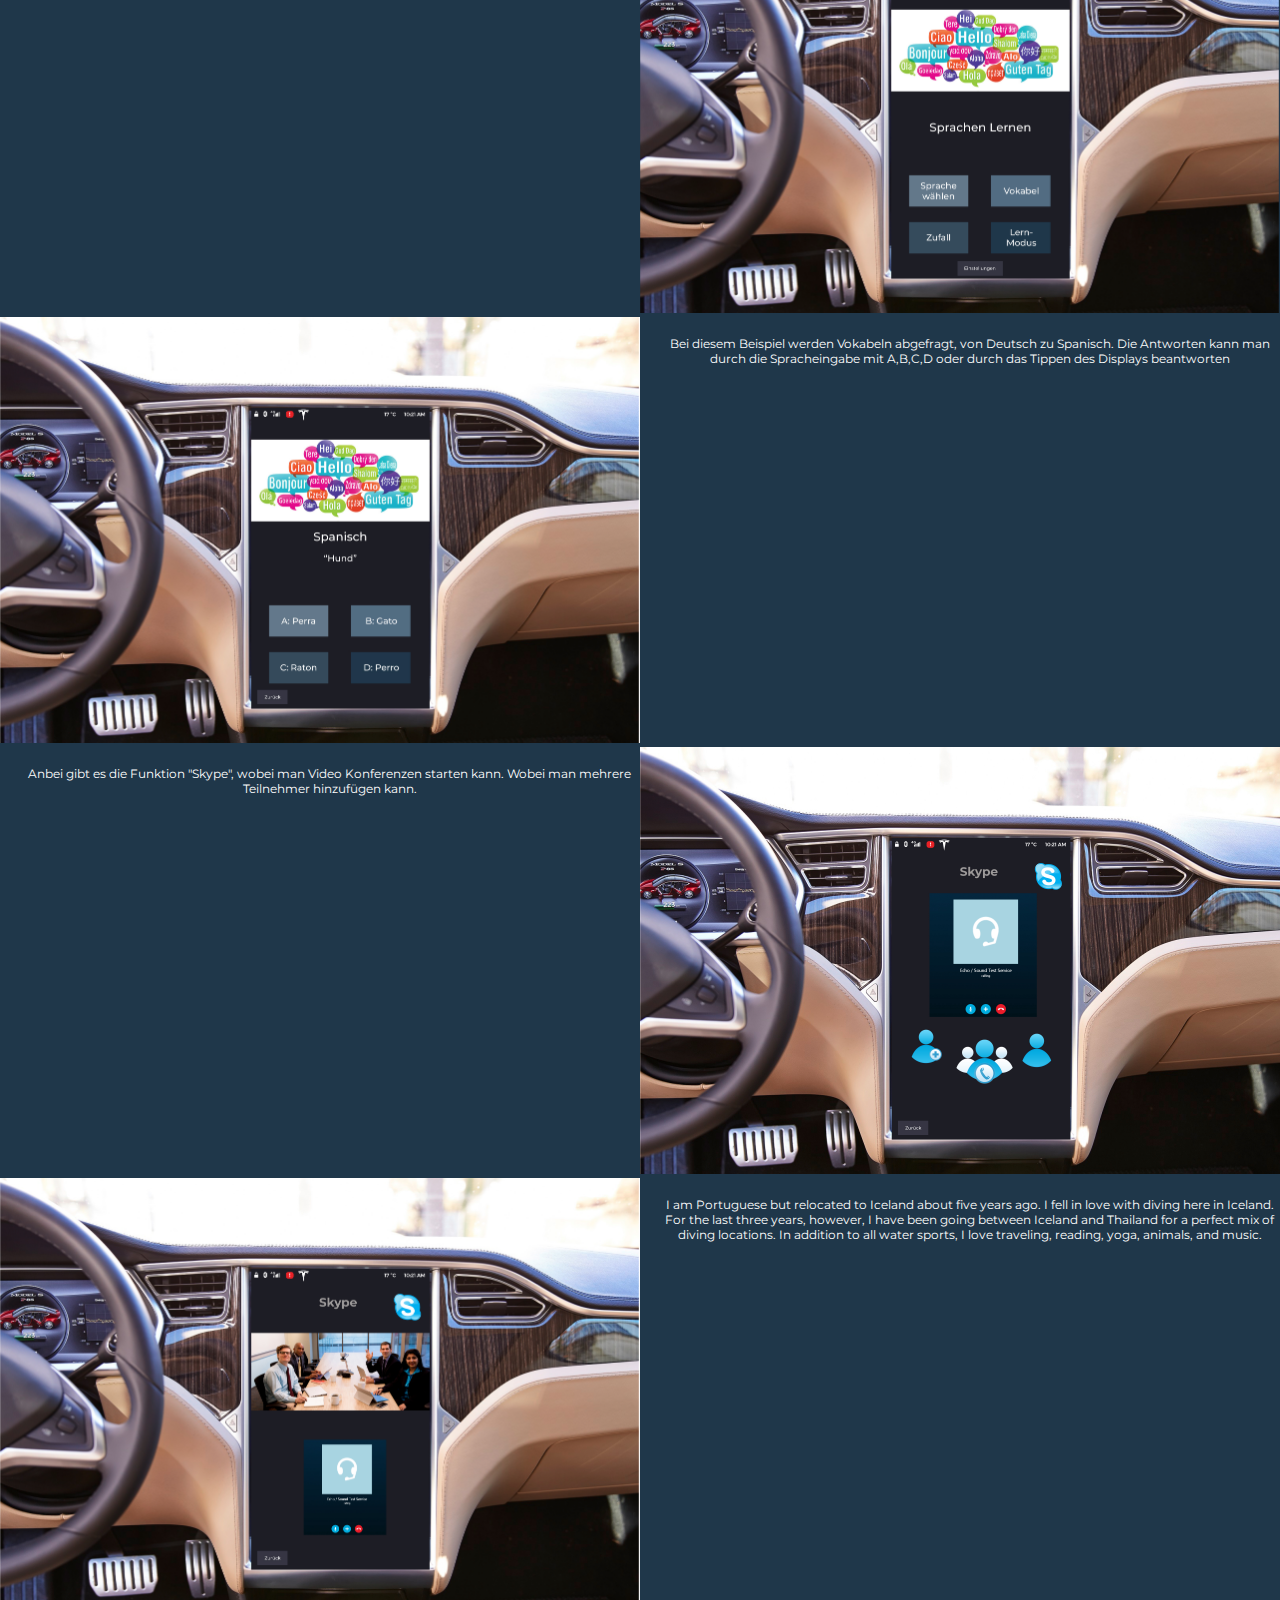
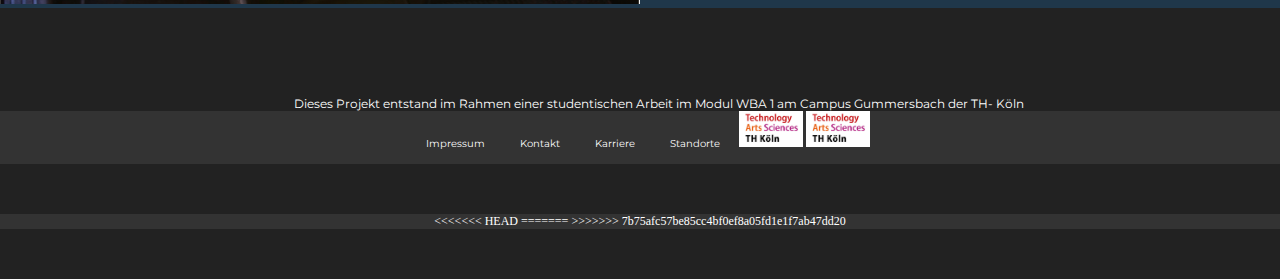
==== commit 746e2518: "Merge branch 'master' of https://github.com/yaseminpe/WBA1Challenge" ====
--- a/index.html
+++ b/index.html
@@ -3,28 +3,69 @@
     <meta charset="utf-8">
     <title>WBA CHALLENGE TESLA</title>
     <link rel="stylesheet" type="text/css" href="style.css" />
-    <link href="https://fonts.googleapis.com/css?family=Montserrat" rel="stylesheet">    
+    <link rel="stylesheet" type="text/javascript" href="skript.min.js" />
+    <link href="https://fonts.googleapis.com/css?family=Montserrat" rel="stylesheet">
   <body>
     <header>
         <nav>
-            <ul>
+            <ul a class="item">
                 <li><a href="ModelS.html">Model S</a></li>
                 <li><a href="ModelX.html">Model X</a></li>
                 <li><a href="Model3.html">Model 3</a></li>
                 <li><a href="Roadster.html">Roadster</a></li>
-                <li><a class="active" href="Energie.html">Energie</a></li>
+                <li><a href="Energie.html">Energie</a></li>
             </ul>
         </nav>
         <img id="mainpicture" src="images/tesla4.jpg" alt="M3 Interior" width="100%" height="100%">
       </header>
+
+    <div id="maincontent">
+        <div id="new_line">
+      <figure class="PictureOne">
+          <img src="LänderQuiz.jpg" width="100%" height="100%"/>
+      </figure>
+        <p>I am Portuguese but relocated to Iceland about five years ago. I fell in love with diving here in Iceland. For the last three years, however, I have been going between Iceland and Thailand for a perfect mix of diving locations. In
+            addition to all water sports, I love traveling, reading, yoga, animals, and music.</p>
+        </div>
+
+        <div class="Slide">
+          <img class="Slide animate-left"src=QuizFrage.jpg">
+          <img class="Slide animate-left"src=QuizFrage.jpg">
+          <img class="Slide animate-left"src=QuizFrage.jpg">
+
+
+
+
+
+          <div class="new_line1">
+      <figure class="PictureTwo">
+           <img src="SprachenLernen.png" width="100%" height="100%"/>
+      </figure>
+        <p>I am Portuguese but relocated to Iceland about five years ago. I fell in love with diving here in Iceland. For the last three years, however, I have been going between Iceland and Thailand for a perfect mix of diving locations. In
+            addition to all water sports, I love traveling, reading, yoga, animals, and music.</p>
+    </div>
+    <div class="new_line2">
+        <figure class="PictureThree">
+             <img src="Skype.jpg" width="100%" height="100%"/>
+        </figure>
+          <p>I am Portuguese but relocated to Iceland about five years ago. I fell in love with diving here in Iceland. For the last three years, however, I have been going between Iceland and Thailand for a perfect mix of diving locations. In
+              addition to all water sports, I love traveling, reading, yoga, animals, and music.</p>
+      </div>
+    </div>
+    <footer>
+      <div class="wrapper">
+        <center> <p class="FooterSize">Dieses Projekt entstand im Rahmen einer studentischen Arbeit im Modul WBA 1 am Campus Gummersbach der TH- Köln</p></center>
+      <nav>
+        <ul>
 
       <div class="row">
           <div class="column">
                   <img src="images/EarthAnimated.jpg" width="100%"/>
           </div>
           <div class="column">
-              <p>I am Portuguese but relocated to Iceland about five years ago. I fell in love with diving here in Iceland. For the last three years, however, I have been going between Iceland and Thailand for a perfect mix of diving locations. In
-                  addition to all water sports, I love traveling, reading, yoga, animals, and music.</p>
+              <p>Die Auswhal bei dem Länder Qiuz besteht aus vier verschieden Funktionen. Bei der Auswahl "Meine Route" werden Informationen über den aktuellen Standort über GPS aufgenommen und die Fragen werden dementsprechend gewählt.
+              Bei der Auswahl "Zufall" werden zufällige Fragen gestellt. Durch "Auswahl" kann der Benutzer auf die Weltkugel tippen und sich ein Land / eine Statd auswählen und über das gewählte Land werden Fragen gestellt.
+            Bei der Auswahl "Challenge" kann man eine Multiplayer Funktion auswählen.</p>
           </div>
         </div>
 
@@ -33,8 +74,9 @@
                   <img src="images/QuizQuestion.jpg" width="100%"/>
             </div>
             <div class="column">
-                <p>I am Portuguese but relocated to Iceland about five years ago. I fell in love with diving here in Iceland. For the last three years, however, I have been going between Iceland and Thailand for a perfect mix of diving locations. In
-                    addition to all water sports, I love traveling, reading, yoga, animals, and music.</p>
+                <p>Hier wurde die Auswahl "Meine Route" gewählt. Durch die Antwortmöglichkeiten kann der Benutzer zwischen A,B,C,D wählen.
+                Entweder durch das tippen des Bildschirms oder durch die Spracheingabe. Nach der Eingabe wird die Lösung sofort bekannt gegeben.
+              </p>
             </div>
           </div>
 
@@ -43,8 +85,11 @@
                     <img src="images/LanguageLearningMenu.png" width="100%"/>
               </div>
               <div class="column">
-                  <p>I am Portuguese but relocated to Iceland about five years ago. I fell in love with diving here in Iceland. For the last three years, however, I have been going between Iceland and Thailand for a perfect mix of diving locations. In
-                      addition to all water sports, I love traveling, reading, yoga, animals, and music.</p>
+                  <p>Die Auswahl bei "Sprache lernen" besteht aus den Funktionen "Sprache wählen" "Vokabel" "Zufall" und "Lern-Modus".
+                  Man kann internatioanle Sprachen wählen und durch Vokabel und -/ oder Sätze durchs Zuhören und Nachsprechen lernen
+                Bei der Auswahl "Vokabel" werden nur Vokabel abgefragt und auch durch die Sprachangabe eingegeben.
+              Bei der Auswahl "Zufall" werden zufällige Vokabeln abgefragt.
+            Bei dem "Lernmodus" wird nur durch das Zuhören oder nur durch die Eingabe gelernt. </p>
               </div>
             </div>
 
@@ -53,8 +98,7 @@
                       <img src="images/LanguageLearning.jpg" width="100%"/>
                 </div>
                 <div class="column">
-                    <p>I am Portuguese but relocated to Iceland about five years ago. I fell in love with diving here in Iceland. For the last three years, however, I have been going between Iceland and Thailand for a perfect mix of diving locations. In
-                        addition to all water sports, I love traveling, reading, yoga, animals, and music.</p>
+                    <p>Bei diesem Beispiel werden Vokabeln abgefragt, von Deutsch zu Spanisch. Die Antworten kann man durch die Spracheingabe mit A,B,C,D oder durch das Tippen des Displays beantworten</p>
                 </div>
               </div>
 
@@ -63,8 +107,7 @@
                         <img src="images/SkypeCalling.jpg" width="100%"/>
                   </div>
                   <div class="column">
-                      <p>I am Portuguese but relocated to Iceland about five years ago. I fell in love with diving here in Iceland. For the last three years, however, I have been going between Iceland and Thailand for a perfect mix of diving locations. In
-                          addition to all water sports, I love traveling, reading, yoga, animals, and music.</p>
+                      <p>Anbei gibt es die Funktion "Skype", wobei man Video Konferenzen starten kann. Wobei man mehrere Teilnehmer hinzufügen kann. </p>
                   </div>
                 </div>
 
@@ -80,17 +123,22 @@
     <footer>
       <div class="wrapper">
         <center> <p class="FooterSize">Dieses Projekt entstand im Rahmen einer studentischen Arbeit im Modul WBA 1 am Campus Gummersbach der TH- Köln</p></center>
-      <nav> 
+      <nav>
         <ul class="FooterClass">
+
             <li> <a href="https://www.tesla.com/de_DE/impressum">Impressum</a></li>
             <li> <a href="https://www.tesla.com/de_DE/contact">Kontakt</a></li>
             <li> <a href="https://www.tesla.com/de_DE/careers">Karriere</a></li>
             <li> <a href="https://www.tesla.com/de_DE/findus/list">Standorte</a></li>
-            <li> <a href="https://www.th-koeln.de/">TH-Köln </a></li>
+            <a href ="https://www.th-koeln.de"><img src="Th-Köln.jpg" width="5%" height="5%"/></a>
             <img class="ThKoelnPic" src="images/Th-Köln.jpg" width="5%" height="5%">
         </ul>
     </nav>
 </div>
 </footer>
 </body>
-</html>+<<<<<<< HEAD
+</html>
+=======
+</html>
+>>>>>>> 7b75afc57be85cc4bf0ef8a05fd1e1f7ab47dd20
--- a/style.css
+++ b/style.css
@@ -84,4 +84,8 @@
 
 .ThKoelnPic{
     margin-top: 0%;
+<<<<<<< HEAD
 }
+=======
+}
+>>>>>>> 7b75afc57be85cc4bf0ef8a05fd1e1f7ab47dd20
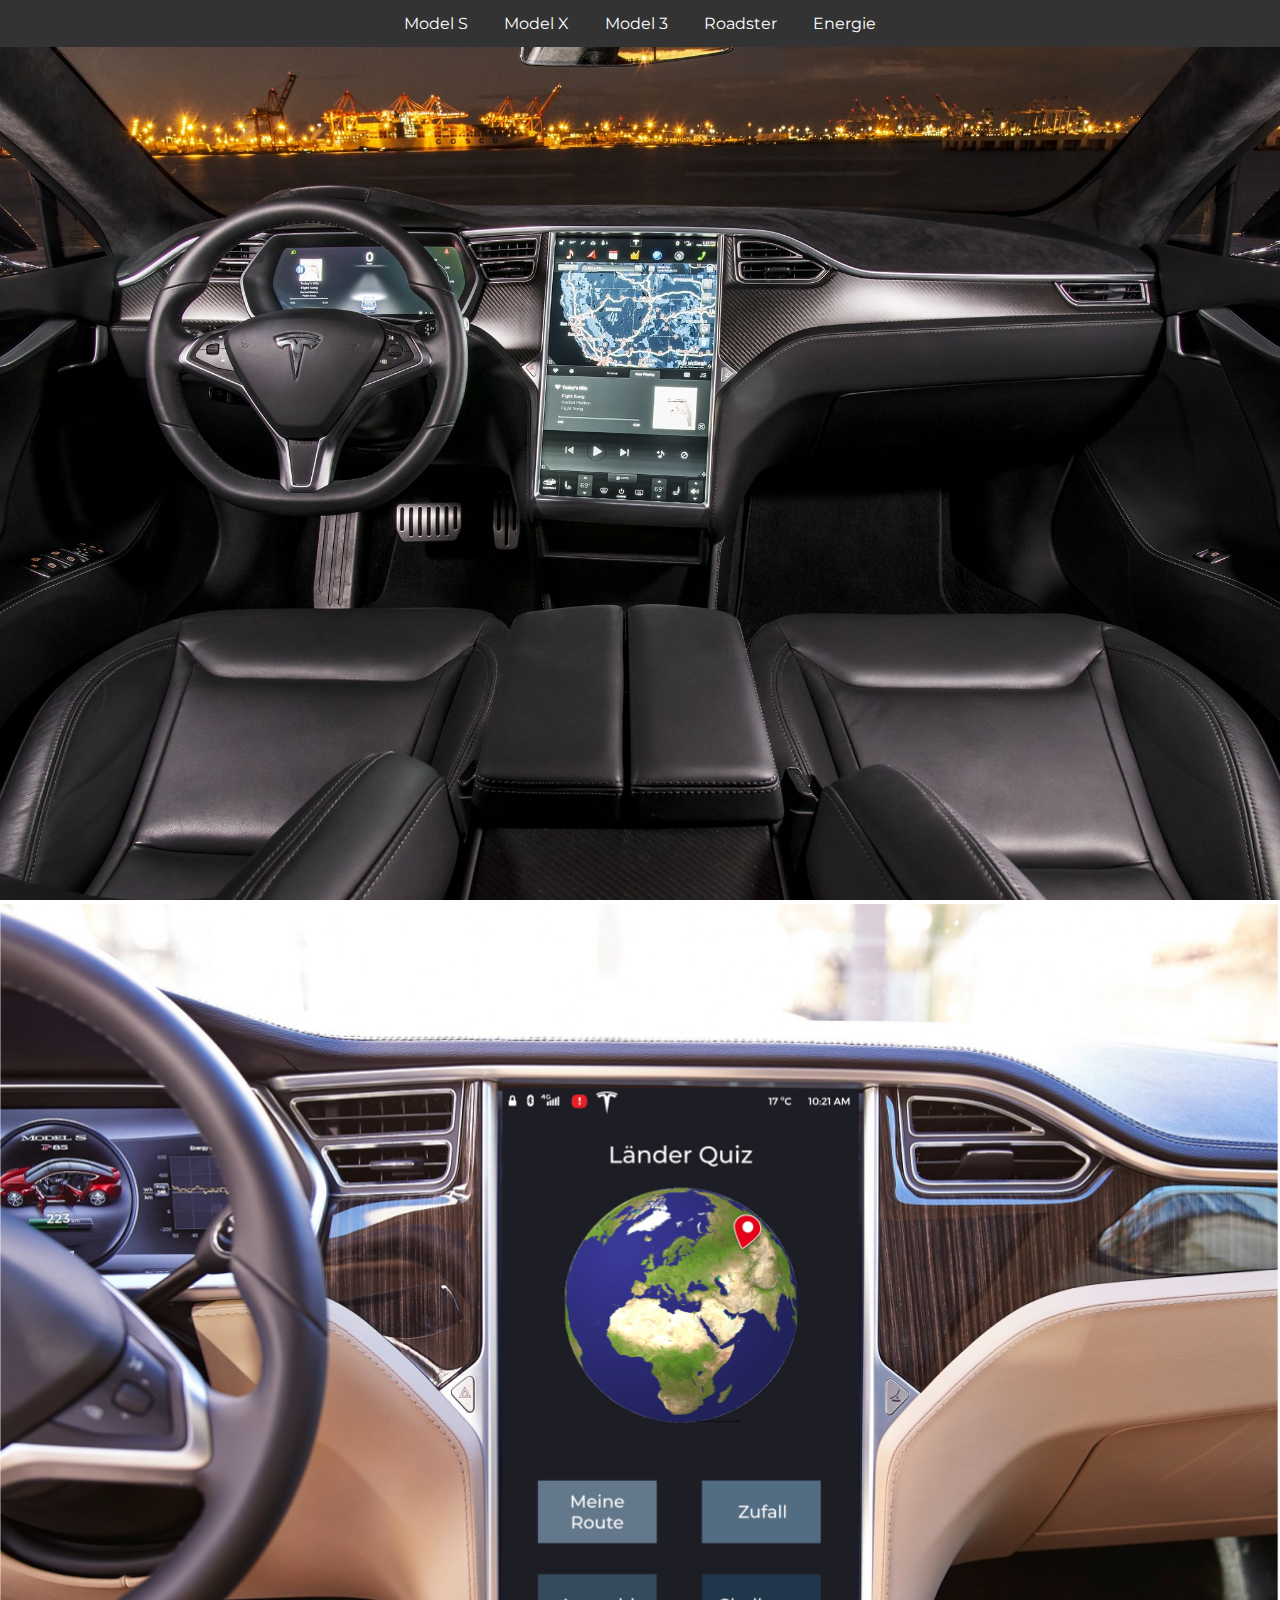
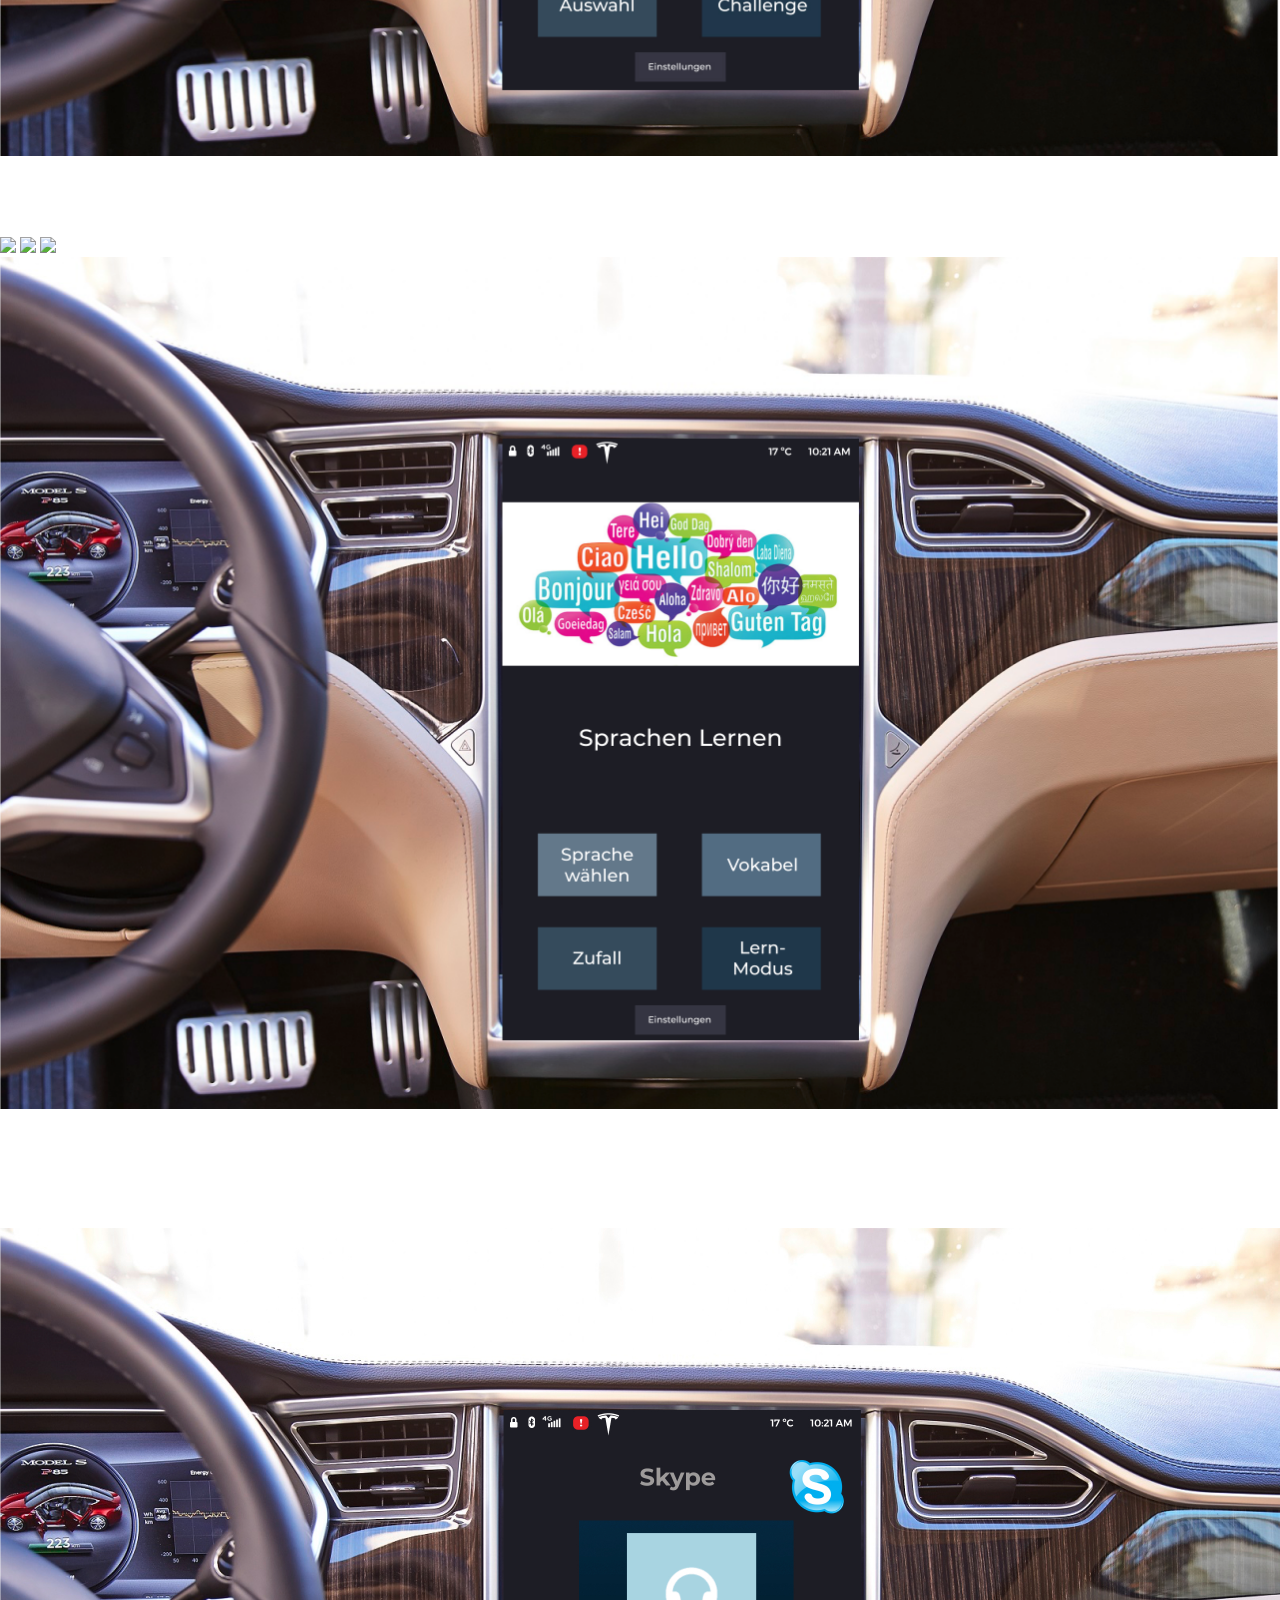
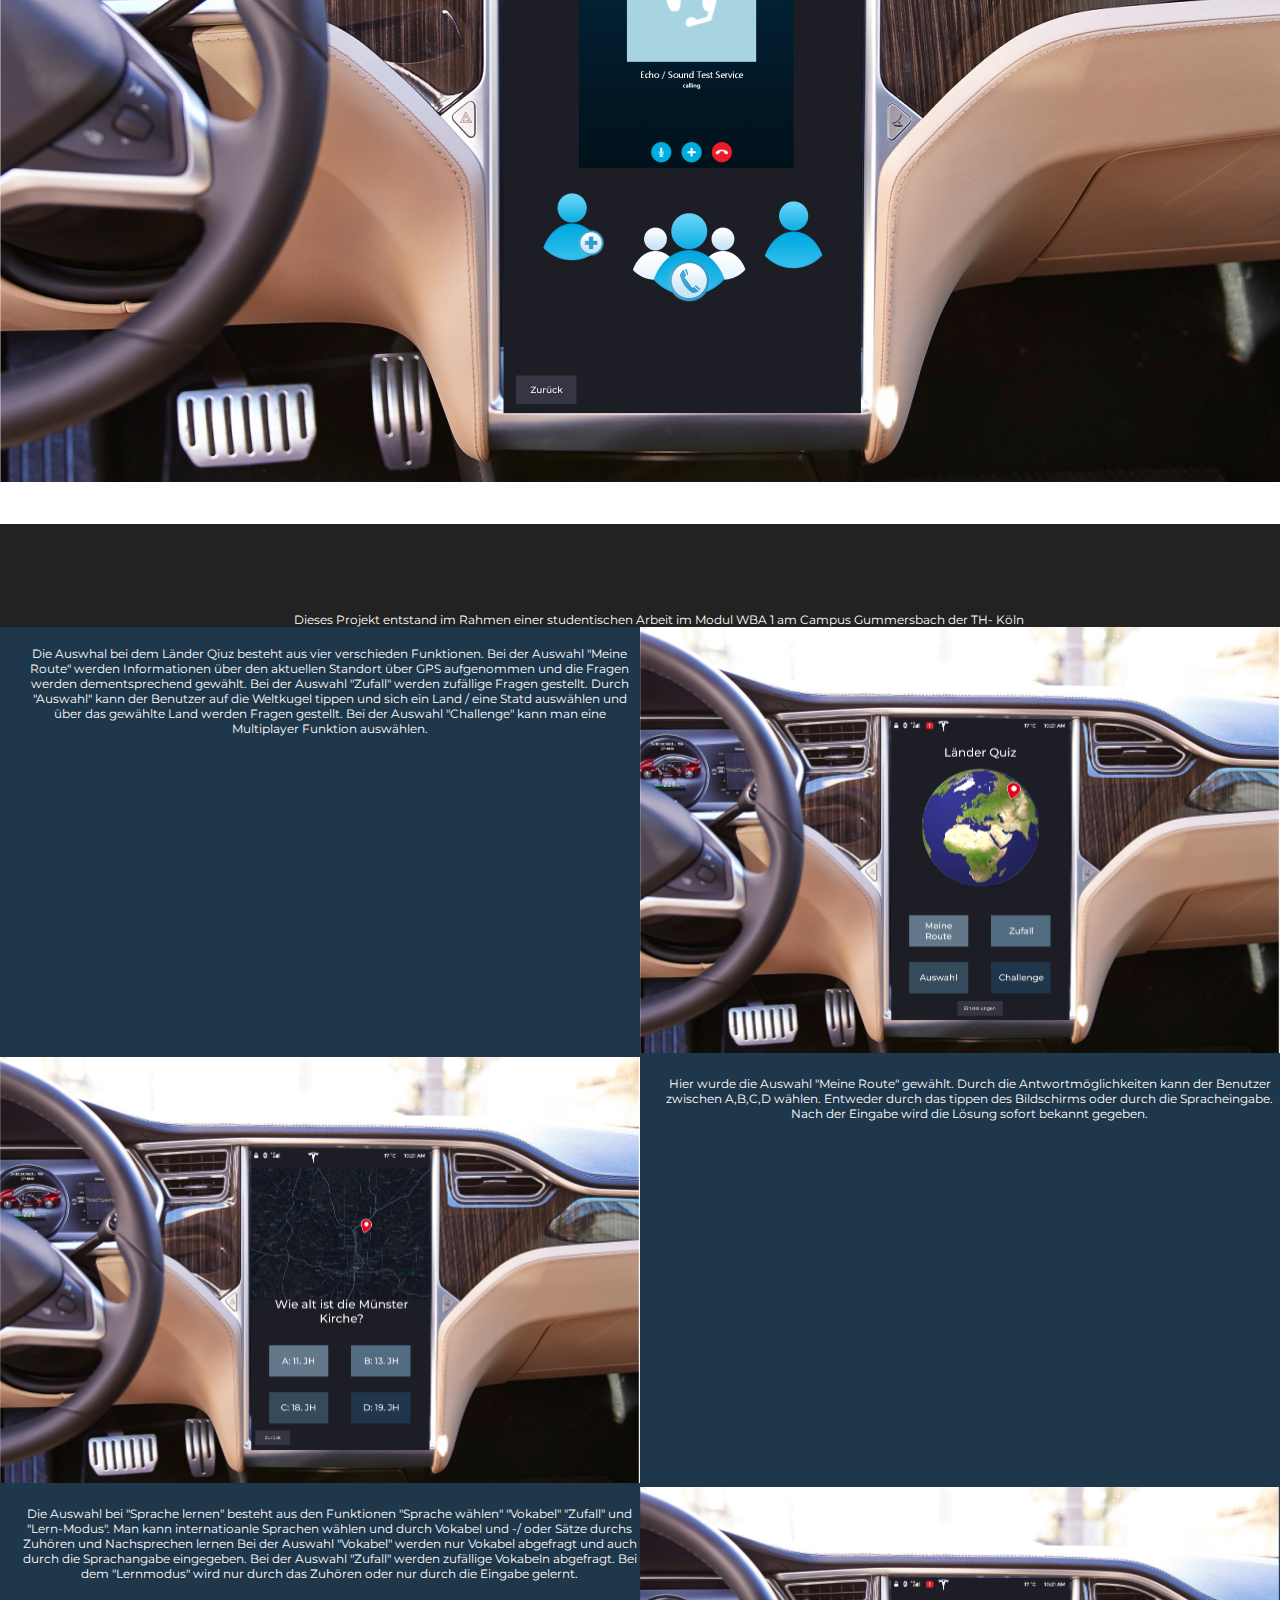
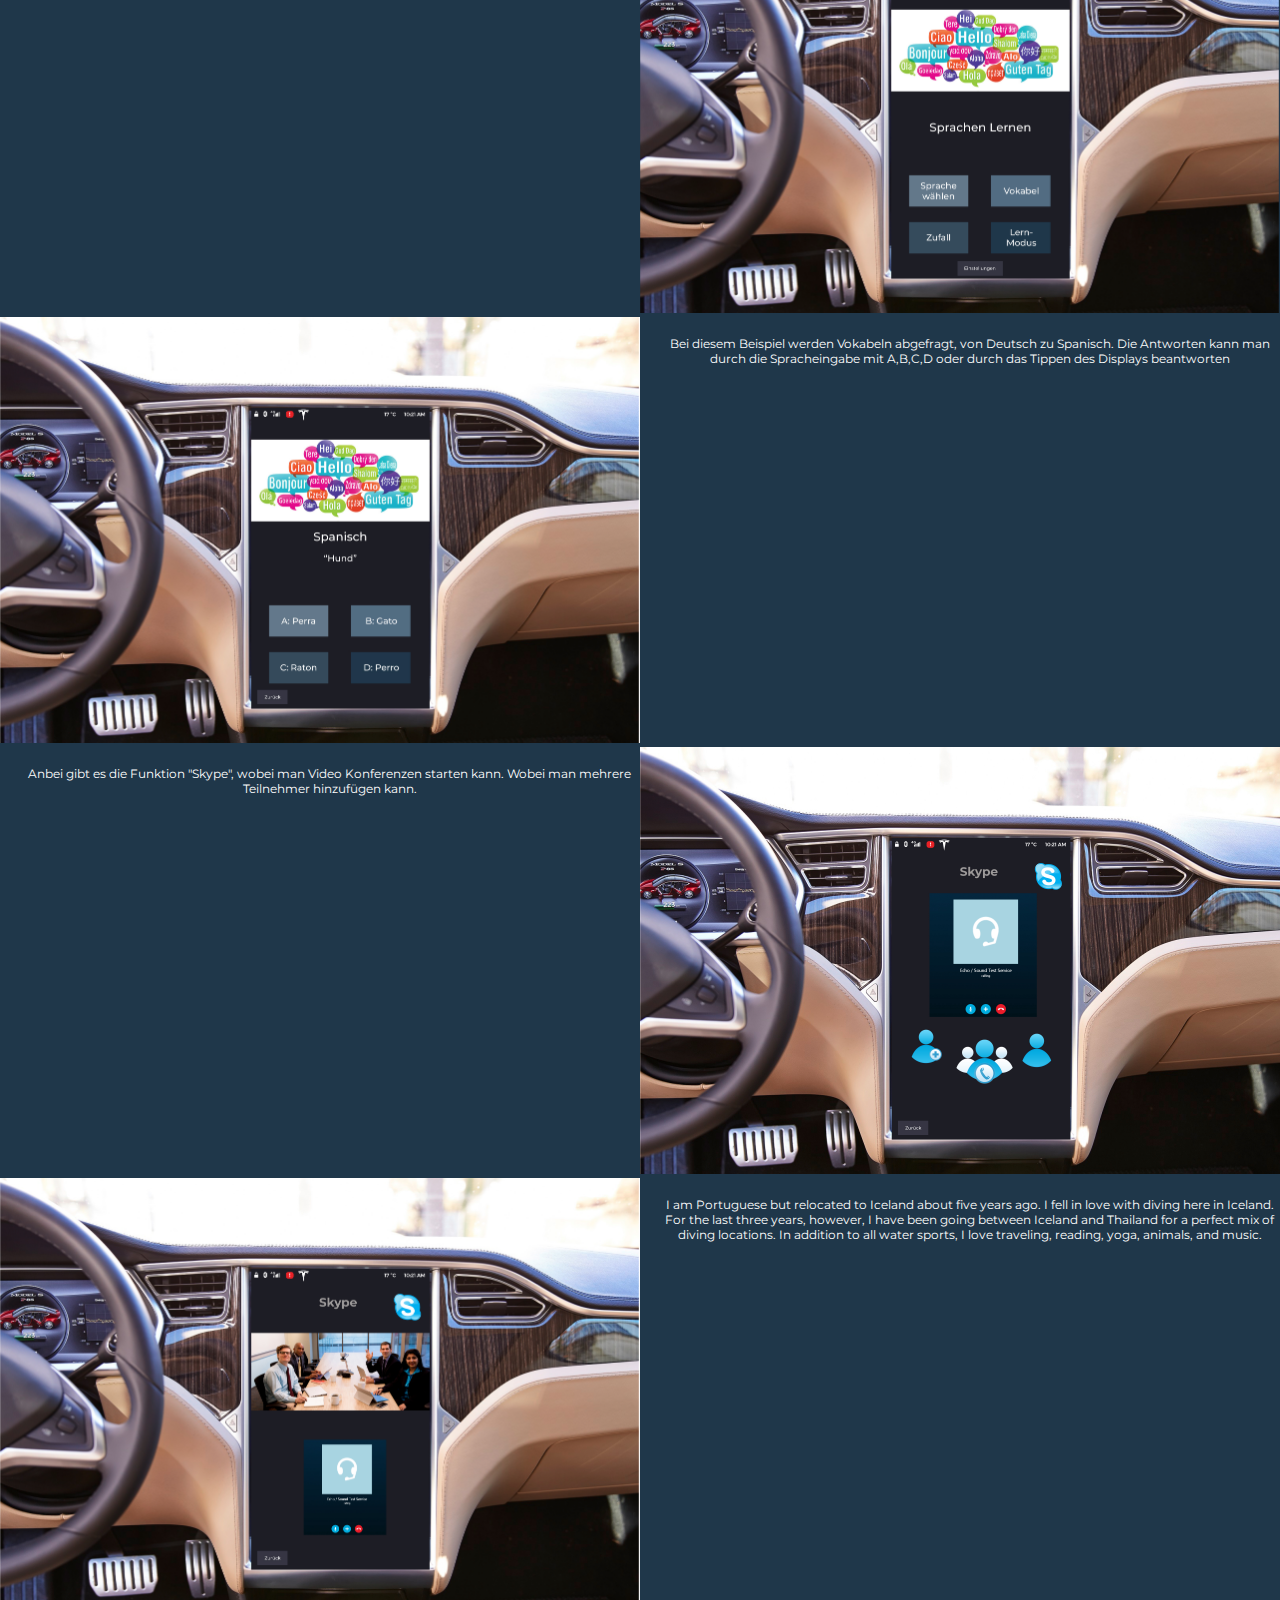
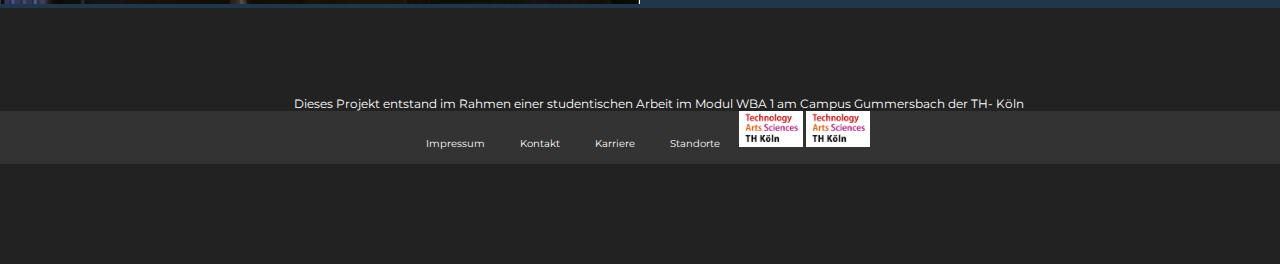
==== commit 428b1c28: "Finaleabgabe" ====
--- a/index.html
+++ b/index.html
@@ -137,8 +137,4 @@
 </div>
 </footer>
 </body>
-<<<<<<< HEAD
 </html>
-=======
-</html>
->>>>>>> 7b75afc57be85cc4bf0ef8a05fd1e1f7ab47dd20
